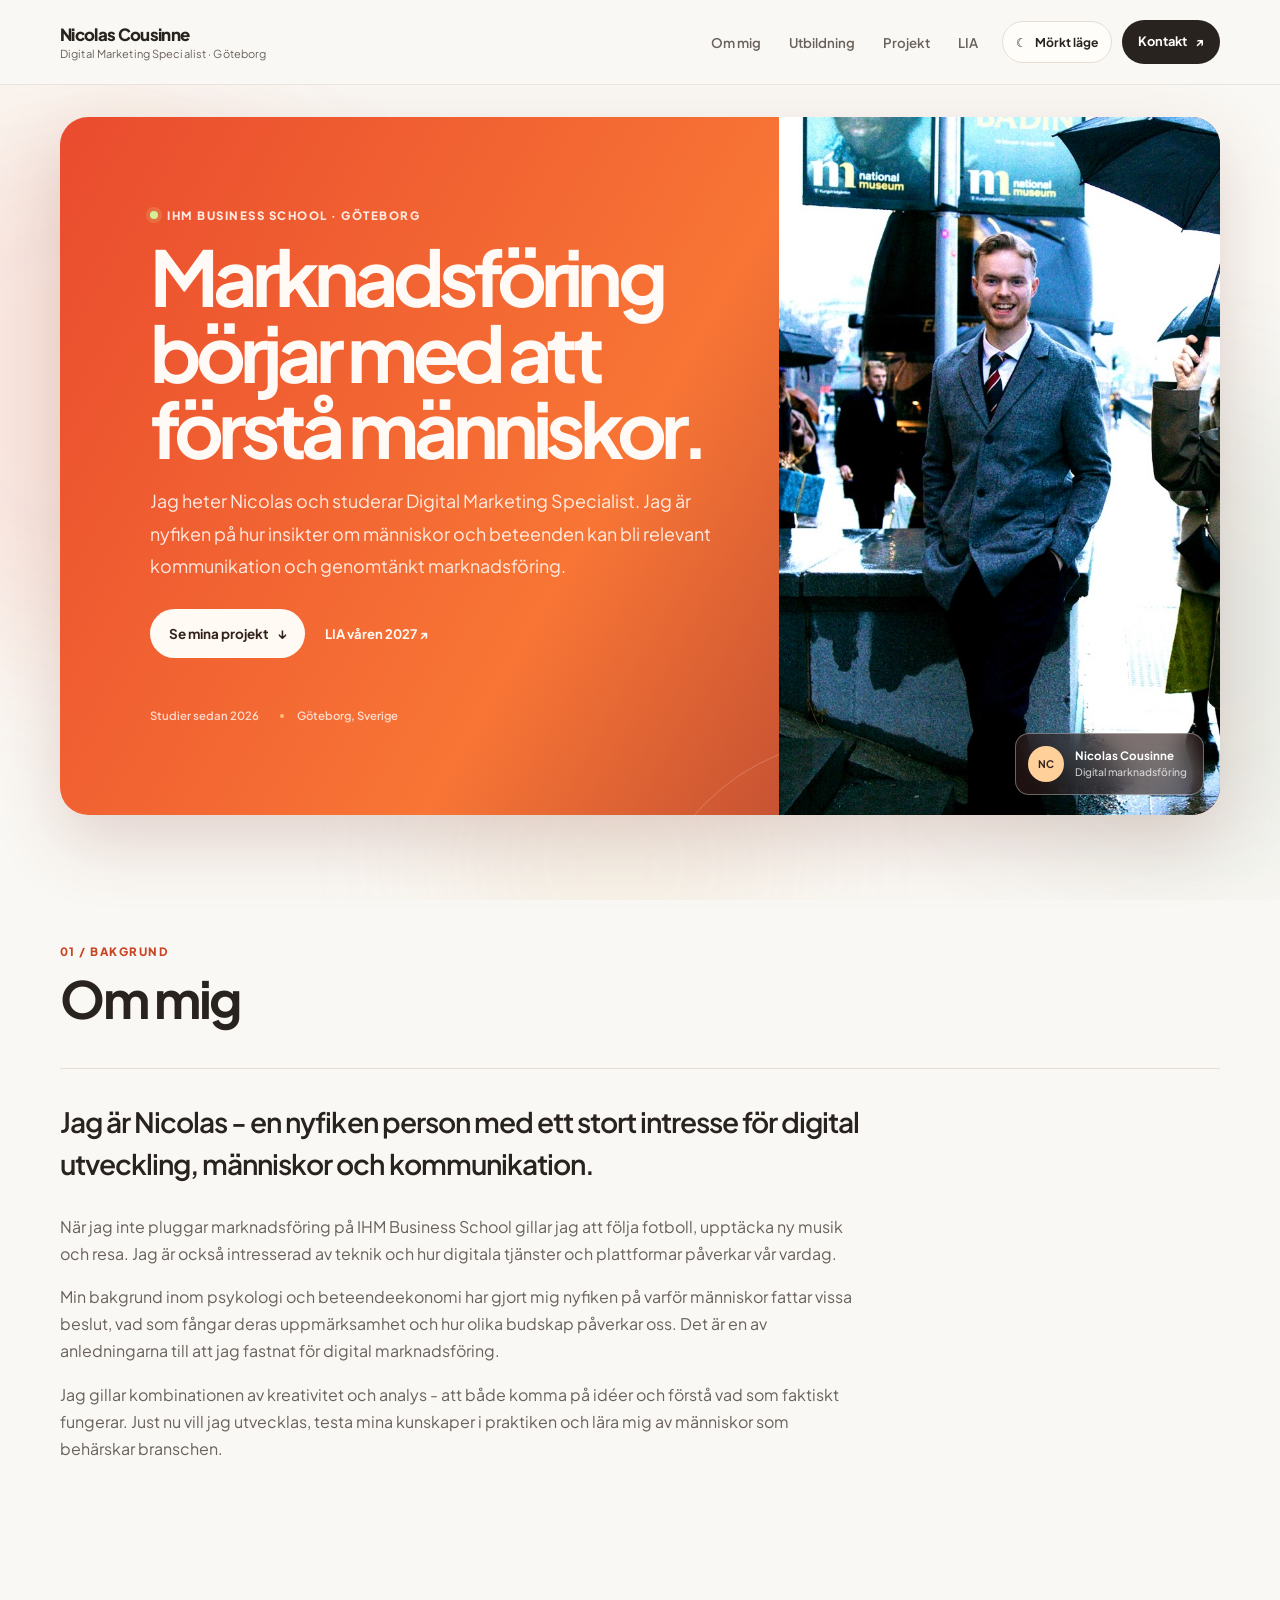
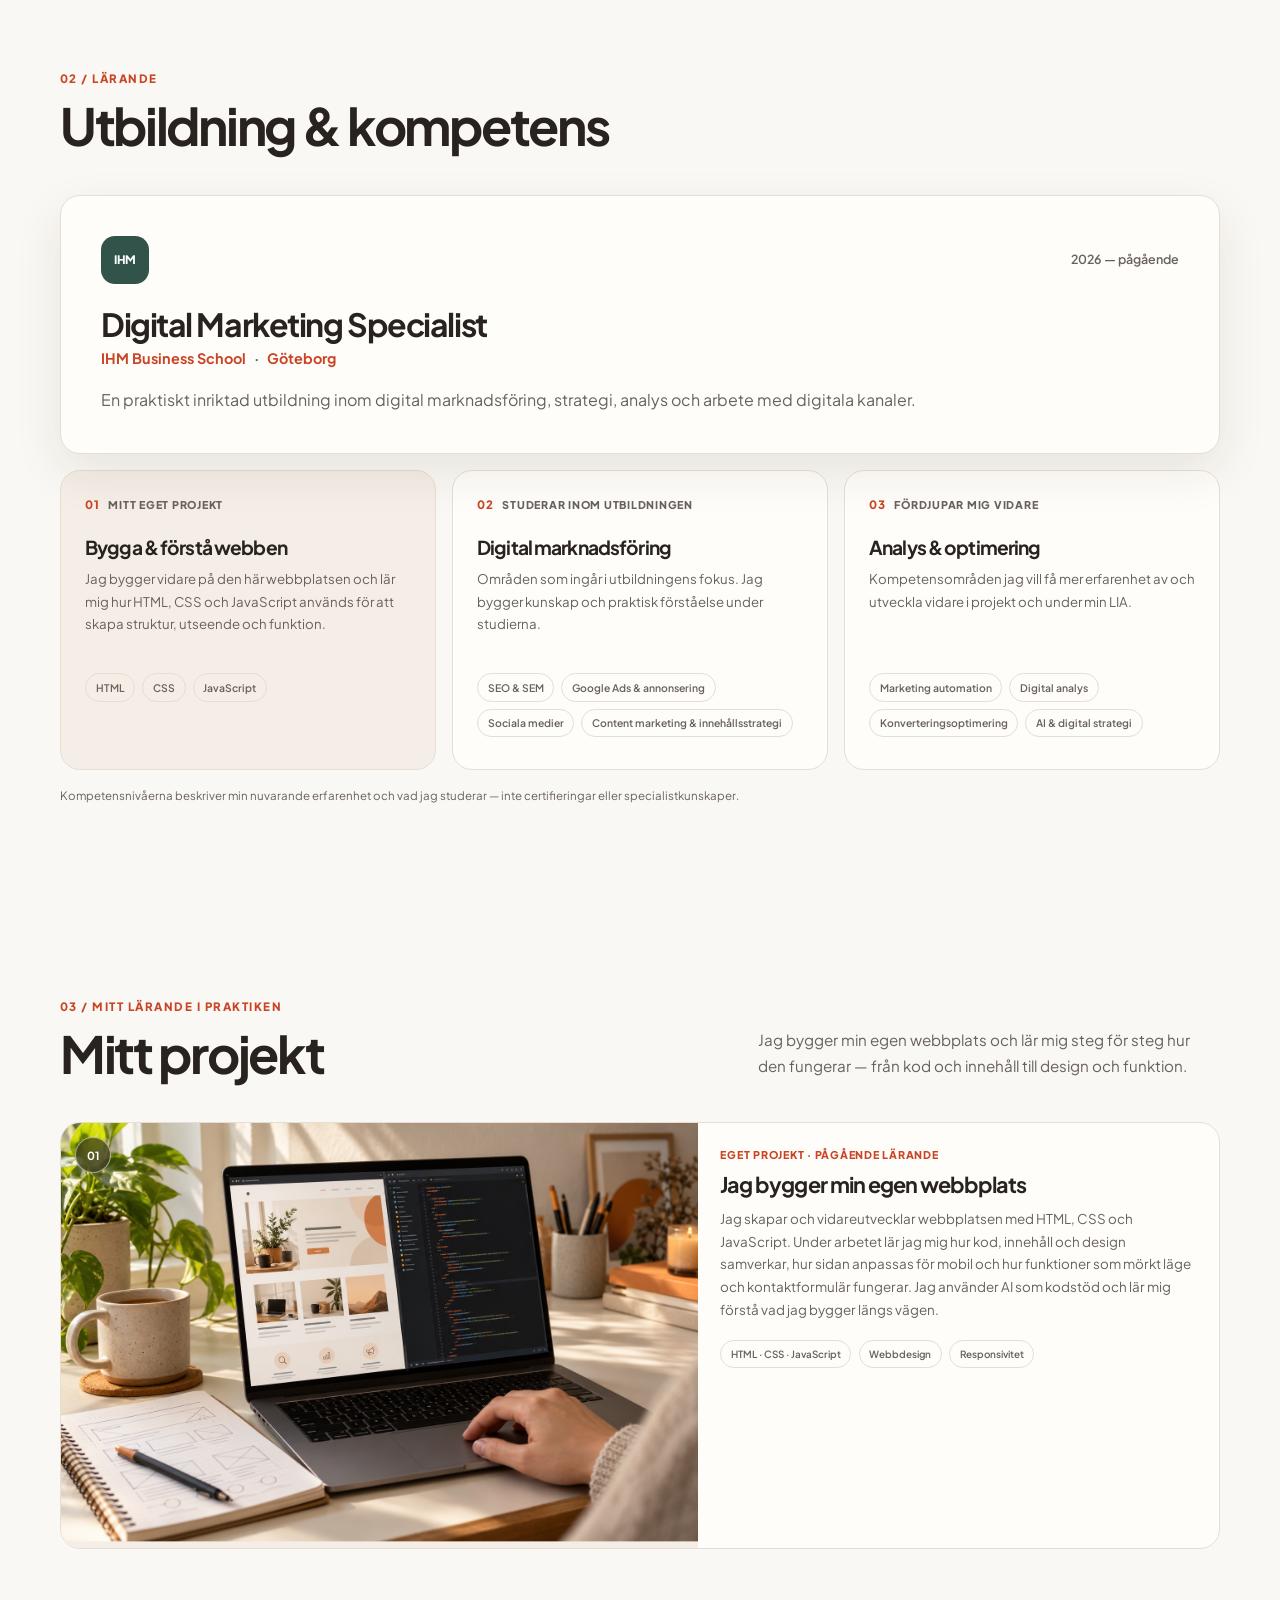
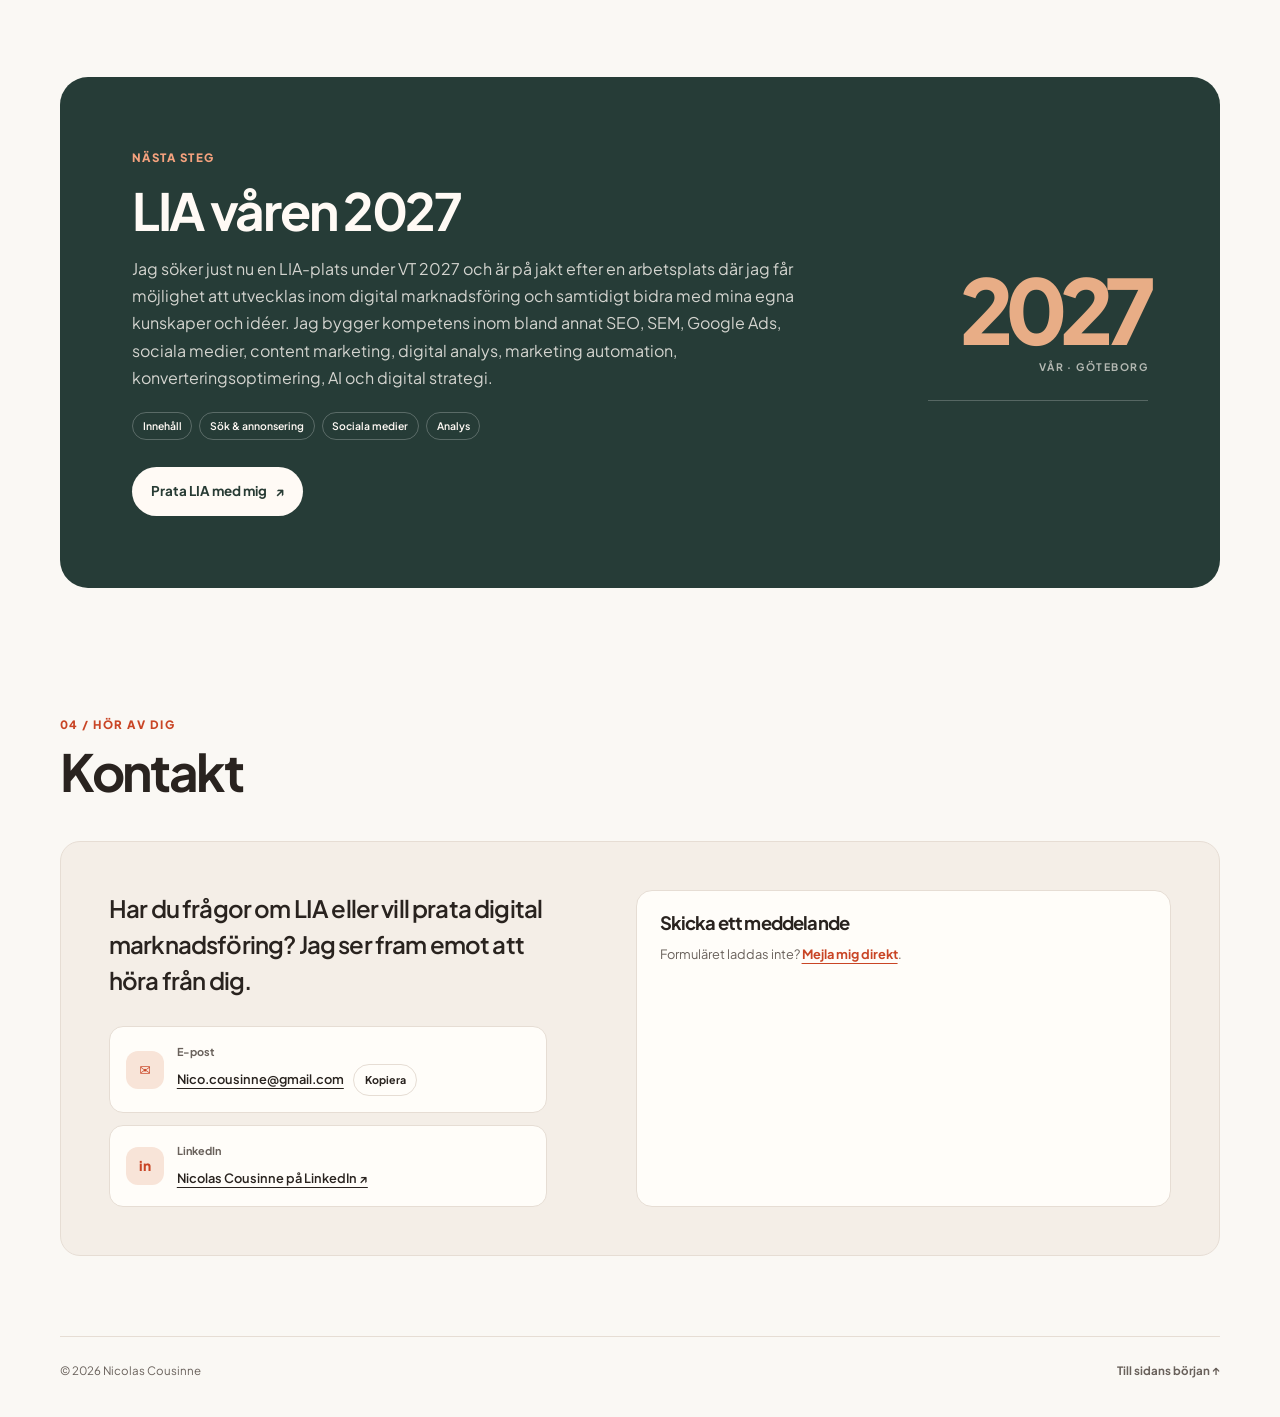
==== IHM Nicolas Cousinne/index.html @ 26caa11a "Add scroll-following background object" ====
<!doctype html>
<html lang="sv">
<head>
    <meta charset="utf-8">
    <meta name="viewport" content="width=device-width, initial-scale=1">
    <meta name="theme-color" content="#faf8f4">
    <meta name="description" content="Lär känna Nicolas Cousinne, Digital Marketing Specialist-student på IHM Business School i Göteborg. Se mitt webbprojekt, mina kompetensområden och LIA våren 2027.">
    <meta property="og:type" content="website">
    <meta property="og:title" content="Nicolas Cousinne — Digital marknadsföring">
    <meta property="og:description" content="Digital Marketing Specialist-student på IHM Business School i Göteborg. Intresserad av marknadsföring, människor och beteenden.">
    <meta property="og:locale" content="sv_SE">
    <meta property="og:image" content="https://nicolascousinne.vercel.app/img/profil-nicolas.jpeg">
    <link rel="canonical" href="https://nicolascousinne.vercel.app/">
    <title>Nicolas Cousinne | Digital Marketing Specialist-student i Göteborg</title>
    <link rel="preconnect" href="https://fonts.googleapis.com">
    <link rel="preconnect" href="https://fonts.gstatic.com" crossorigin>
    <link href="https://fonts.googleapis.com/css2?family=Plus+Jakarta+Sans:wght@400;500;600;700;800&display=swap" rel="stylesheet">
    <link rel="stylesheet" href="style.css">
    <!-- Google Tag Manager -->
    <script>(function(w,d,s,l,i){w[l]=w[l]||[];w[l].push({'gtm.start':new Date().getTime(),event:'gtm.js'});var f=d.getElementsByTagName(s)[0],j=d.createElement(s),dl=l!='dataLayer'?'&l='+l:'';j.async=true;j.src='https://www.googletagmanager.com/gtm.js?id='+i+dl;f.parentNode.insertBefore(j,f);})(window,document,'script','dataLayer','GTM-KZBJGVN3');</script>
</head>
<body data-active-section="toppen">
    <div class="ambient-bg" aria-hidden="true">
        <span class="ambient-orb ambient-orb-one"></span>
        <span class="ambient-orb ambient-orb-two"></span>
        <span class="ambient-orb ambient-orb-three"></span>
        <span class="scroll-orb"><span class="scroll-orb-ring"></span></span>
    </div>
    <a class="skip-link" href="#innehall">Hoppa till innehållet</a>
    <div class="scroll-progress" aria-hidden="true"><span id="scroll-progress-fill"></span></div>
    <noscript><iframe src="https://www.googletagmanager.com/ns.html?id=GTM-KZBJGVN3" height="0" width="0" style="display:none;visibility:hidden" title="Google Tag Manager"></iframe></noscript>

    <header class="sidhuvud">
        <div class="sidhuvud-container">
            <a class="sidhuvud-branding" href="#toppen" aria-label="Nicolas Cousinne, till sidans början">
                <span class="namn">Nicolas Cousinne</span>
                <span class="roll">Digital Marketing Specialist · Göteborg</span>
            </a>
            <nav aria-label="Huvudmeny" class="sidhuvud-nav">
                <ul class="nav-lankar">
                    <li><a href="#om">Om mig</a></li>
                    <li><a href="#utbildning">Utbildning</a></li>
                    <li><a href="#projekt">Projekt</a></li>
                    <li><a href="#lia">LIA</a></li>
                </ul>
            </nav>
            <div class="sidhuvud-actions">
                <button id="tema" class="tema-knapp" type="button" aria-label="Växla till mörkt läge" aria-pressed="false">☾ <span>Mörkt läge</span></button>
                <a href="#kontakt" class="sidhuvud-cta">Kontakt <span aria-hidden="true">↗</span></a>
            </div>
        </div>
    </header>

    <main id="innehall">
        <section class="hero" id="toppen" aria-labelledby="hero-rubrik">
            <div class="hero-copy">
                <p class="eyebrow"><span class="status-dot" aria-hidden="true"></span> IHM Business School · Göteborg</p>
                <h1 id="hero-rubrik">Marknadsföring börjar med att förstå människor.</h1>
                <p class="hero-intro">Jag heter Nicolas och studerar Digital Marketing Specialist. Jag är nyfiken på hur insikter om människor och beteenden kan bli relevant kommunikation och genomtänkt marknadsföring.</p>
                <div class="hero-actions">
                    <a href="#projekt" class="knapp">Se mina projekt <span aria-hidden="true">↓</span></a>
                    <a class="textlank" href="#lia">LIA våren 2027 <span aria-hidden="true">↗</span></a>
                </div>
                <div class="hero-meta"><span>Studier sedan 2026</span><span>Göteborg, Sverige</span></div>
            </div>
            <figure class="hero-portratt">
                <img src="img/profil-nicolas.jpeg" alt="Nicolas Cousinne ler mot kameran i en trappa" width="669" height="1174" fetchpriority="high">
                <figcaption><span class="portrait-mark" aria-hidden="true">NC</span><span>Nicolas Cousinne<br><small>Digital marknadsföring</small></span></figcaption>
            </figure>
            <span class="hero-ornament" aria-hidden="true">N·C</span>
        </section>

        <section id="om" class="section section-about" aria-labelledby="om-rubrik">
            <div class="section-heading"><p class="eyebrow">01 / Bakgrund</p><h2 id="om-rubrik">Om mig</h2></div>
            <div class="om-innehall">
                <div class="om-copy">
                    <p class="lead">Jag är Nicolas - en nyfiken person med ett stort intresse för digital utveckling, människor och kommunikation.</p>
                    <p>När jag inte pluggar marknadsföring på IHM Business School gillar jag att följa fotboll, upptäcka ny musik och resa. Jag är också intresserad av teknik och hur digitala tjänster och plattformar påverkar vår vardag.</p>
                    <p>Min bakgrund inom psykologi och beteendeekonomi har gjort mig nyfiken på varför människor fattar vissa beslut, vad som fångar deras uppmärksamhet och hur olika budskap påverkar oss. Det är en av anledningarna till att jag fastnat för digital marknadsföring.</p>
                    <p>Jag gillar kombinationen av kreativitet och analys - att både komma på idéer och förstå vad som faktiskt fungerar. Just nu vill jag utvecklas, testa mina kunskaper i praktiken och lära mig av människor som behärskar branschen.</p>
                </div>
            </div>
        </section>

        <section id="utbildning" class="section section-education" aria-labelledby="utbildning-rubrik">
            <div class="section-heading"><p class="eyebrow">02 / Lärande</p><h2 id="utbildning-rubrik">Utbildning & kompetens</h2></div>
            <article class="education-card">
                <div class="education-topline"><span class="education-icon" aria-hidden="true">IHM</span><span class="education-date">2026 — pågående</span></div>
                <h3>Digital Marketing Specialist</h3>
                <p class="education-school">IHM Business School <span>·</span> Göteborg</p>
                <p>En praktiskt inriktad utbildning inom digital marknadsföring, strategi, analys och arbete med digitala kanaler.</p>
            </article>
            <div class="skills-grid">
                <article class="skill-group skill-group-worked">
                    <p class="skill-label"><span aria-hidden="true">01</span> Mitt eget projekt</p>
                    <h3>Bygga & förstå webben</h3>
                    <p>Jag bygger vidare på den här webbplatsen och lär mig hur HTML, CSS och JavaScript används för att skapa struktur, utseende och funktion.</p>
                    <div class="tag-list"><span>HTML</span><span>CSS</span><span>JavaScript</span></div>
                </article>
                <article class="skill-group">
                    <p class="skill-label"><span aria-hidden="true">02</span> Studerar inom utbildningen</p>
                    <h3>Digital marknadsföring</h3>
                    <p>Områden som ingår i utbildningens fokus. Jag bygger kunskap och praktisk förståelse under studierna.</p>
                    <div class="tag-list"><span>SEO & SEM</span><span>Google Ads & annonsering</span><span>Sociala medier</span><span>Content marketing & innehållsstrategi</span></div>
                </article>
                <article class="skill-group">
                    <p class="skill-label"><span aria-hidden="true">03</span> Fördjupar mig vidare</p>
                    <h3>Analys & optimering</h3>
                    <p>Kompetensområden jag vill få mer erfarenhet av och utveckla vidare i projekt och under min LIA.</p>
                    <div class="tag-list"><span>Marketing automation</span><span>Digital analys</span><span>Konverteringsoptimering</span><span>AI & digital strategi</span></div>
                </article>
            </div>
            <p class="skills-footnote">Kompetensnivåerna beskriver min nuvarande erfarenhet och vad jag studerar — inte certifieringar eller specialistkunskaper.</p>
        </section>

        <section id="projekt" class="section section-projects" aria-labelledby="projekt-rubrik">
            <div class="section-heading section-heading-wide"><div><p class="eyebrow">03 / Mitt lärande i praktiken</p><h2 id="projekt-rubrik">Mitt projekt</h2></div><p class="section-intro">Jag bygger min egen webbplats och lär mig steg för steg hur den fungerar — från kod och innehåll till design och funktion.</p></div>
            <div class="project-grid">
                <article class="project-card project-featured">
                    <a class="project-image" href="#toppen" aria-label="Visa min webbplats"><img src="img/projekt-webb.jpg" alt="En bärbar dator visar en webbplatsförhandsvisning bredvid kod i en redigerare" width="1536" height="1024" loading="lazy"><span class="image-index">01</span></a>
                    <div class="project-copy"><p class="project-type">Eget projekt · Pågående lärande</p><h3>Jag bygger min egen webbplats</h3><p>Jag skapar och vidareutvecklar webbplatsen med HTML, CSS och JavaScript. Under arbetet lär jag mig hur kod, innehåll och design samverkar, hur sidan anpassas för mobil och hur funktioner som mörkt läge och kontaktformulär fungerar. Jag använder AI som kodstöd och lär mig förstå vad jag bygger längs vägen.</p><div class="project-tags"><span>HTML · CSS · JavaScript</span><span>Webbdesign</span><span>Responsivitet</span></div></div>
                </article>
            </div>
        </section>

        <section id="lia" class="lia-section" aria-labelledby="lia-rubrik">
            <div class="lia-content"><p class="eyebrow">Nästa steg</p><h2 id="lia-rubrik">LIA våren 2027</h2><p>Jag söker just nu en LIA-plats under VT 2027 och är på jakt efter en arbetsplats där jag får möjlighet att utvecklas inom digital marknadsföring och samtidigt bidra med mina egna kunskaper och idéer. Jag bygger kompetens inom bland annat SEO, SEM, Google Ads, sociala medier, content marketing, digital analys, marketing automation, konverteringsoptimering, AI och digital strategi.</p><div class="lia-topics"><span>Innehåll</span><span>Sök & annonsering</span><span>Sociala medier</span><span>Analys</span></div><a class="knapp knapp-light" href="#kontakt">Prata LIA med mig <span aria-hidden="true">↗</span></a></div>
            <div class="lia-aside" aria-hidden="true"><span>2027</span><span>VÅR · GÖTEBORG</span><div class="lia-line"></div></div>
        </section>

        <section id="kontakt" class="section section-contact" aria-labelledby="kontakt-rubrik">
            <div class="section-heading"><p class="eyebrow">04 / Hör av dig</p><h2 id="kontakt-rubrik">Kontakt</h2></div>
            <div class="kontakt-container">
                <div class="kontakt-info"><p class="lead">Har du frågor om LIA eller vill prata digital marknadsföring? Jag ser fram emot att höra från dig.</p>
                    <div class="kontakt-metoder">
                        <div class="kontakt-metod-kort"><span class="kontakt-metod-ikon" aria-hidden="true">✉</span><div class="kontakt-metod-detalj"><span class="kontakt-metod-titel">E-post</span><div class="kontakt-epost-rad"><a href="mailto:Nico.cousinne@gmail.com">Nico.cousinne@gmail.com</a><button id="kopiera" type="button" class="kopiera-knapp" aria-label="Kopiera e-postadress">Kopiera</button></div></div></div>
                        <div class="kontakt-metod-kort"><span class="kontakt-metod-ikon" aria-hidden="true">in</span><div class="kontakt-metod-detalj"><span class="kontakt-metod-titel">LinkedIn</span><a href="https://www.linkedin.com/in/nicolas-cousinne-8398451b2/" target="_blank" rel="noopener noreferrer">Nicolas Cousinne på LinkedIn ↗</a></div></div>
                    </div>
                </div>
                <div class="kontakt-formular-yta"><h3>Skicka ett meddelande</h3><div id="hubspot-kontaktformular"><p class="form-fallback">Formuläret laddas inte? <a href="mailto:Nico.cousinne@gmail.com">Mejla mig direkt</a>.</p></div></div>
            </div>
        </section>
    </main>

    <footer><p>© 2026 Nicolas Cousinne</p><a href="#toppen">Till sidans början ↑</a></footer>
    <script src="https://js-eu1.hsforms.net/forms/embed/v2.js" charset="utf-8"></script>
    <script>if (window.hbspt) { hbspt.forms.create({region:"eu1",portalId:"149565901",formId:"0b911bed-76be-4155-a358-f416e55a927c",target:"#hubspot-kontaktformular"}); }</script>
    <script src="script.js" defer></script>
</body>
</html>
---- IHM Nicolas Cousinne/style.css ----
*, *::before, *::after { box-sizing: border-box; }

:root {
    color-scheme: light;
    --text: #29231f;
    --muted: #69615b;
    --paper: #faf8f4;
    --surface: #fffdf9;
    --surface-warm: #f4eee7;
    --line: #e6ddd4;
    --orange: #e85b35;
    --orange-dark: #c94525;
    --orange-pale: #f8e4d8;
    --green: #31534a;
    --shadow: 0 18px 50px rgba(46, 34, 26, .09);
    --font: "Plus Jakarta Sans", system-ui, -apple-system, BlinkMacSystemFont, "Segoe UI", sans-serif;
    --radius: 20px;
    --max: 1160px;
}

html { scroll-behavior: smooth; scroll-padding-top: 100px; }
body { margin: 0; color: var(--text); background: var(--paper); font: 16px/1.7 var(--font); -webkit-font-smoothing: antialiased; --ambient-one:rgba(239,103,63,.16); --ambient-two:rgba(76,126,102,.12); --ambient-three:rgba(221,177,121,.17); }
body.morkt { color-scheme: dark; --text:#f6f0e9; --muted:#c5b8ae; --paper:#111111; --surface:#1b1918; --surface-warm:#211b19; --line:#39312e; --orange:#ff7951; --orange-dark:#ff9978; --orange-pale:#39231c; --green:#a8c9ba; --shadow:0 18px 50px rgba(0,0,0,.28); --ambient-one:rgba(255,104,67,.23); --ambient-two:rgba(71,141,111,.19); --ambient-three:rgba(198,129,167,.17); }
body[data-active-section="om"] { --ambient-one:rgba(228,104,70,.15); --ambient-two:rgba(72,145,117,.18); --ambient-three:rgba(231,194,133,.15); }
body[data-active-section="utbildning"] { --ambient-one:rgba(224,159,76,.18); --ambient-two:rgba(81,138,114,.16); --ambient-three:rgba(225,117,86,.14); }
body[data-active-section="projekt"] { --ambient-one:rgba(233,100,65,.2); --ambient-two:rgba(126,104,152,.14); --ambient-three:rgba(219,176,118,.17); }
body[data-active-section="lia"] { --ambient-one:rgba(66,133,101,.2); --ambient-two:rgba(235,116,73,.17); --ambient-three:rgba(205,184,115,.14); }
body[data-active-section="kontakt"] { --ambient-one:rgba(183,113,149,.16); --ambient-two:rgba(233,112,70,.17); --ambient-three:rgba(103,145,125,.15); }
.ambient-bg { position:fixed; z-index:0; inset:0; overflow:hidden; pointer-events:none; }
.ambient-orb { position:absolute; display:block; border-radius:50%; filter:blur(76px); opacity:.72; transition:background-color 1.5s ease,opacity 1.5s ease; will-change:transform; }
.ambient-orb-one { top:12%; left:-14vw; width:43vw; height:43vw; background:var(--ambient-one); animation:float-one 24s ease-in-out infinite alternate; }
.ambient-orb-two { top:43%; right:-12vw; width:38vw; height:38vw; background:var(--ambient-two); animation:float-two 29s ease-in-out infinite alternate; }
.ambient-orb-three { top:76%; left:34%; width:28vw; height:28vw; background:var(--ambient-three); opacity:.52; animation:float-three 33s ease-in-out infinite alternate; }
@keyframes float-one { to { transform:translate3d(9vw,8vh,0) scale(1.12); } }
@keyframes float-two { to { transform:translate3d(-8vw,-7vh,0) scale(.88); } }
@keyframes float-three { to { transform:translate3d(7vw,-8vh,0) scale(1.16); } }
::selection { color: #fff; background: var(--orange); }
a { color: inherit; text-underline-offset: 4px; }
button, input, textarea { font: inherit; }
img { display:block; max-width:100%; }
h1,h2,h3,p,figure { margin-top:0; }
h1,h2,h3 { line-height:1.14; letter-spacing:-.045em; }
h2 { margin-bottom:0; font-size:clamp(2rem,4vw,3.3rem); }
h3 { margin-bottom:.65rem; font-size:1.35rem; }
p { color:var(--muted); }
.skip-link { position:fixed; z-index:300; top:8px; left:8px; padding:.65rem 1rem; transform:translateY(-150%); background:var(--text); color:var(--paper); border-radius:8px; }
.skip-link:focus { transform:translateY(0); }
.scroll-progress { position:fixed; z-index:200; inset:0 0 auto; height:3px; pointer-events:none; }
.scroll-progress span { display:block; width:100%; height:100%; transform:scaleX(0); transform-origin:left; background:var(--orange); }

.sidhuvud { position:sticky; z-index:100; top:0; border-bottom:1px solid color-mix(in srgb,var(--line),transparent 25%); background:color-mix(in srgb,var(--paper),transparent 5%); backdrop-filter:blur(18px); }
.sidhuvud-container { display:flex; align-items:center; justify-content:space-between; gap:1.5rem; width:min(var(--max),calc(100% - 3rem)); min-height:84px; margin:auto; }
.sidhuvud-branding { display:flex; flex-direction:column; flex-shrink:0; text-decoration:none; line-height:1.4; }
.namn { font-size:1.05rem; font-weight:800; letter-spacing:-.04em; }
.roll { color:var(--muted); font-size:.69rem; letter-spacing:.01em; }
.sidhuvud-nav { margin-left:auto; }
.nav-lankar { display:flex; align-items:center; gap:clamp(.8rem,2.2vw,1.8rem); margin:0; padding:0; list-style:none; }
.nav-lankar a { position:relative; color:var(--muted); font-size:.83rem; font-weight:600; text-decoration:none; transition:color .2s ease; }
.nav-lankar a:hover,.nav-lankar a:focus-visible { color:var(--orange-dark); }
.sidhuvud-actions { display:flex; align-items:center; gap:.65rem; }
.tema-knapp,.sidhuvud-cta,.knapp,.kopiera-knapp { display:inline-flex; align-items:center; justify-content:center; gap:.5rem; border:0; border-radius:999px; font-weight:700; text-decoration:none; cursor:pointer; transition:transform .2s ease,background-color .2s ease,color .2s ease,border-color .2s ease; }
.tema-knapp { padding:.6rem .8rem; border:1px solid var(--line); color:var(--text); background:var(--surface); font-size:.76rem; white-space:nowrap; }
.tema-knapp:hover,.knapp:hover,.sidhuvud-cta:hover { transform:translateY(-2px); }
.sidhuvud-cta { padding:.68rem 1rem; color:white; background:var(--text); font-size:.8rem; }
.sidhuvud-cta:hover { color:white; background:var(--orange-dark); }

main { position:relative; z-index:1; overflow:hidden; }
.hero { position:relative; display:block; width:min(var(--max),calc(100% - 3rem)); min-height:660px; margin:2rem auto 0; padding:clamp(2.5rem,7vw,6rem); overflow:hidden; border-radius:28px; color:#fffaf5; background:linear-gradient(120deg,#e94b2e 0%,#f87535 49%,#8b2930 100%); box-shadow:0 26px 70px rgba(115,44,31,.19); }
.hero::before { position:absolute; width:440px; height:440px; right:12%; bottom:-52%; border:1px solid rgba(255,255,255,.2); border-radius:50%; content:""; }
.hero-copy { position:relative; z-index:2; width:60%; max-width:650px; }
.eyebrow { margin:0 0 .9rem; color:var(--orange-dark); font-size:.72rem; font-weight:800; letter-spacing:.13em; line-height:1.5; text-transform:uppercase; }
.hero .eyebrow { display:flex; align-items:center; gap:.6rem; color:rgba(255,250,245,.9); }
.status-dot { width:8px; height:8px; border-radius:50%; background:#d3f099; box-shadow:0 0 0 4px rgba(211,240,153,.17); }
.hero h1 { max-width:11ch; margin:0 0 1.2rem; font-size:clamp(2.7rem,6vw,5.6rem); font-weight:700; line-height:.99; letter-spacing:-.075em; text-wrap:balance; }
.hero-intro { max-width:51ch; margin-bottom:1.7rem; color:rgba(255,250,245,.9); font-size:clamp(1rem,1.4vw,1.12rem); line-height:1.8; }
.hero-actions { display:flex; align-items:center; flex-wrap:wrap; gap:1.25rem; }
.knapp { min-height:49px; padding:.8rem 1.2rem; color:white; background:var(--orange); font-size:.84rem; }
.hero .knapp { color:#33221c; background:#fffaf4; }
.hero .knapp:hover { color:#33221c; background:#f5dfd1; }
.textlank { color:#fffaf5; font-size:.82rem; font-weight:700; text-decoration:none; }
.textlank:hover { color:#ffe0cb; }
.hero-meta { display:flex; flex-wrap:wrap; gap:1.35rem; margin-top:3rem; color:rgba(255,250,245,.78); font-size:.71rem; font-weight:600; }
.hero-meta span+span::before { display:inline-block; width:4px; height:4px; margin:0 .8rem .16rem 0; border-radius:50%; background:#ffc07f; content:""; }
.hero-portratt { position:absolute; z-index:1; inset:0 0 0 auto; width:38%; margin:0; overflow:hidden; }
.hero-portratt img { width:100%; height:100%; object-fit:cover; object-position:center 31%; border:0; border-radius:0; box-shadow:none; }
.hero-portratt figcaption { position:absolute; right:1rem; bottom:1.25rem; display:flex; align-items:center; gap:.7rem; padding:.75rem 1rem .75rem .75rem; border:1px solid rgba(255,255,255,.35); border-radius:14px; color:#fff; background:rgba(49,28,27,.62); backdrop-filter:blur(12px); font-size:.72rem; font-weight:700; line-height:1.4; }
.hero-portratt figcaption small { color:rgba(255,255,255,.73); font-size:.65rem; font-weight:500; }
.portrait-mark { display:grid; width:36px; height:36px; place-items:center; border-radius:50%; color:#33221c; background:#ffd09a; font-size:.65rem; }
.hero-ornament { position:absolute; right:4%; top:4%; color:rgba(255,255,255,.11); font-size:clamp(3rem,8vw,7rem); font-weight:800; letter-spacing:-.1em; }

.section { width:min(var(--max),calc(100% - 3rem)); margin:0 auto; padding:clamp(5rem,10vw,8rem) 0; scroll-margin-top:100px; }
.section-heading { margin-bottom:2.5rem; }
.section-heading .eyebrow { margin-bottom:.55rem; }
.section-heading-wide { display:flex; align-items:end; justify-content:space-between; gap:2rem; }
.section-intro { max-width:42ch; margin:0 0 .25rem; font-size:.95rem; }
.om-innehall { display:grid; grid-template-columns:minmax(0,1fr); align-items:start; padding-top:2rem; border-top:1px solid var(--line); }
.om-copy { max-width:820px; }
.lead { color:var(--text); font-size:clamp(1.2rem,2.4vw,1.75rem); font-weight:600; line-height:1.5; letter-spacing:-.035em; }
.om-copy p:not(.lead) { max-width:66ch; }

.section-education { padding-top:4rem; }
.education-card { position:relative; padding:clamp(1.5rem,4vw,2.5rem); border:1px solid var(--line); border-radius:var(--radius); background:var(--surface); box-shadow:var(--shadow); }
.education-topline { display:flex; align-items:center; justify-content:space-between; margin-bottom:1.4rem; }
.education-icon { display:grid; width:48px; height:48px; place-items:center; border-radius:14px; color:#fff; background:var(--green); font-size:.73rem; font-weight:800; letter-spacing:-.03em; }
.education-date { color:var(--muted); font-size:.78rem; font-weight:600; }
.education-card h3 { margin-bottom:.2rem; font-size:clamp(1.45rem,3vw,2rem); }
.education-card>p:last-child { margin:1rem 0 0; max-width:70ch; }
.education-school { margin:0; color:var(--orange-dark); font-size:.9rem; font-weight:700; }
.education-school span { margin:0 .3rem; color:var(--muted); }
.skills-grid { display:grid; grid-template-columns:repeat(3,minmax(0,1fr)); gap:1rem; margin-top:1rem; }
.skill-group { min-height:300px; padding:1.5rem; border:1px solid var(--line); border-radius:var(--radius); background:var(--surface); }
.skill-group-worked { background:var(--surface-warm); }
.skill-label { display:flex; align-items:center; gap:.55rem; margin:0 0 1.35rem; color:var(--muted); font-size:.67rem; font-weight:800; letter-spacing:.07em; text-transform:uppercase; }
.skill-label span { color:var(--orange-dark); font-size:.72rem; }
.skill-group h3 { margin-bottom:.6rem; font-size:1.2rem; }
.skill-group>p:not(.skill-label) { min-height:92px; font-size:.83rem; line-height:1.7; }
.tag-list,.project-tags,.lia-topics { display:flex; flex-wrap:wrap; gap:.45rem; }
.tag-list span,.project-tags span,.lia-topics span { padding:.35rem .6rem; border:1px solid var(--line); border-radius:99px; color:var(--muted); font-size:.65rem; font-weight:600; line-height:1.45; }
.skills-footnote { margin:1rem 0 0; font-size:.72rem; }

.section-projects { padding-top:4rem; }
.project-grid { display:grid; grid-template-columns:repeat(2,minmax(0,1fr)); gap:1.2rem; margin-top:2.5rem; }
.project-card { overflow:hidden; border:1px solid var(--line); border-radius:var(--radius); background:var(--surface); transition:transform .25s ease,box-shadow .25s ease; }
.project-card:hover { transform:translateY(-5px); box-shadow:var(--shadow); }
.project-featured { grid-column:1/-1; display:grid; grid-template-columns:1.1fr .9fr; }
.project-image { position:relative; display:block; overflow:hidden; background:var(--surface-warm); }
.project-image img { width:100%; height:260px; object-fit:cover; transition:transform .45s ease; }
.project-featured .project-image img { height:100%; min-height:320px; }
.project-card:hover .project-image img { transform:scale(1.035); }
.image-index { position:absolute; top:14px; left:14px; display:grid; width:36px; height:36px; place-items:center; border:1px solid rgba(255,255,255,.5); border-radius:50%; color:#fff; background:rgba(31,27,24,.55); font-size:.7rem; font-weight:700; backdrop-filter:blur(8px); }
.project-copy { padding:1.4rem; }
.project-type { margin:0 0 .55rem; color:var(--orange-dark); font-size:.67rem; font-weight:800; letter-spacing:.07em; text-transform:uppercase; }
.project-copy h3 { margin-bottom:.65rem; }
.project-copy>p:not(.project-type) { font-size:.84rem; }
.project-tags { margin-top:1.15rem; }
.project-tags span { font-size:.62rem; }

.lia-section { display:grid; grid-template-columns:minmax(0,1fr) minmax(180px,.42fr); align-items:center; gap:2rem; width:min(var(--max),calc(100% - 3rem)); margin:0 auto; padding:clamp(2rem,6vw,4.5rem); overflow:hidden; border-radius:28px; color:#fffaf5; background:#263c37; scroll-margin-top:100px; }
.lia-content { max-width:680px; }
.lia-section .eyebrow { color:#f5a27e; }
.lia-section h2 { margin-bottom:1rem; color:#fffaf5; }
.lia-section p:not(.eyebrow) { max-width:62ch; color:rgba(255,250,245,.8); }
.lia-topics { margin:1.3rem 0 1.7rem; }
.lia-topics span { border-color:rgba(255,255,255,.24); color:#fffaf5; }
.knapp-light { color:#283b34; background:#fffaf5; }
.knapp-light:hover { color:#283b34; background:#f6d9c8; }
.lia-aside { display:flex; flex-direction:column; align-items:flex-end; gap:.25rem; color:#e8ad86; }
.lia-aside span:first-child { font-size:clamp(3.2rem,7vw,6rem); font-weight:800; letter-spacing:-.09em; line-height:1; }
.lia-aside span:nth-child(2) { color:rgba(255,250,245,.65); font-size:.65rem; font-weight:700; letter-spacing:.14em; }
.lia-line { width:100%; max-width:220px; height:1px; margin-top:1.25rem; background:rgba(255,255,255,.22); }

.section-contact { padding-bottom:5rem; }
.kontakt-container { display:grid; grid-template-columns:minmax(0,.9fr) minmax(0,1.1fr); gap:clamp(2rem,7vw,6rem); padding:clamp(1.5rem,4vw,3rem); border:1px solid var(--line); border-radius:var(--radius); background:var(--surface-warm); }
.kontakt-info .lead { font-size:clamp(1.15rem,2vw,1.5rem); }
.kontakt-metoder { display:grid; gap:.75rem; margin-top:1.8rem; }
.kontakt-metod-kort { display:flex; align-items:center; gap:.8rem; padding:1rem; border:1px solid var(--line); border-radius:14px; background:var(--surface); }
.kontakt-metod-ikon { display:grid; width:38px; height:38px; flex:0 0 auto; place-items:center; border-radius:12px; color:var(--orange-dark); background:var(--orange-pale); font-size:.85rem; font-weight:800; }
.kontakt-metod-titel { display:block; margin-bottom:.15rem; color:var(--muted); font-size:.68rem; font-weight:700; }
.kontakt-metod-detalj a { overflow-wrap:anywhere; color:var(--text); font-size:.8rem; font-weight:600; }
.kontakt-metod-detalj a:hover { color:var(--orange-dark); }
.kontakt-epost-rad { display:flex; align-items:center; flex-wrap:wrap; gap:.6rem; }
.kopiera-knapp { padding:.35rem .65rem; border:1px solid var(--line); color:var(--text); background:var(--surface); font-size:.67rem; }
.kopiera-knapp:hover { border-color:var(--orange); color:var(--orange-dark); }
.kontakt-formular-yta { min-width:0; padding:1.4rem; border:1px solid var(--line); border-radius:16px; background:var(--surface); }
.kontakt-formular-yta h3 { font-size:1.15rem; }
.form-fallback { margin:0; font-size:.8rem; }
.form-fallback a { color:var(--orange-dark); font-weight:700; }
footer { position:relative; z-index:1; display:flex; justify-content:space-between; gap:1rem; width:min(var(--max),calc(100% - 3rem)); margin:auto; padding:1.5rem 0 2.3rem; border-top:1px solid var(--line); }
footer p,footer a { margin:0; color:var(--muted); font-size:.72rem; }
footer a { font-weight:700; text-decoration:none; }

:focus-visible { outline:3px solid var(--orange); outline-offset:4px; }
.reveal-on-scroll { opacity:0; transform:translateY(16px); transition:opacity .55s ease,transform .55s ease; }
.reveal-on-scroll.is-visible { opacity:1; transform:none; }

@media (max-width:900px) {
    .sidhuvud-container { width:calc(100% - 2rem); gap:.8rem; }
    .nav-lankar { gap:.85rem; }
    .nav-lankar a { font-size:.75rem; }
    .sidhuvud-cta { display:none; }
    .hero { width:calc(100% - 2rem); min-height:570px; padding:clamp(2rem,5vw,3.5rem); gap:2rem; }
    .hero-copy { width:60%; }
    .hero-portratt { width:38%; }
    .section,.lia-section,footer { width:calc(100% - 2rem); }
}
@media (max-width:680px) {
    html { scroll-padding-top:80px; }
    .sidhuvud-container { min-height:72px; flex-wrap:wrap; padding:.65rem 0; }
    .sidhuvud-branding { max-width:58%; }
    .roll { font-size:.61rem; }
    .sidhuvud-actions { margin-left:auto; }
    .tema-knapp { padding:.52rem .65rem; font-size:.7rem; }
    .sidhuvud-nav { order:3; width:100%; margin:0; overflow-x:auto; scrollbar-width:none; }
    .sidhuvud-nav::-webkit-scrollbar { display:none; }
    .nav-lankar { justify-content:space-between; min-width:360px; padding:.1rem 0 .2rem; }
    .nav-lankar a { font-size:.72rem; }
    .hero { min-height:0; margin-top:1rem; padding:2.3rem 1.5rem 1.5rem; border-radius:22px; }
    .hero-copy { width:100%; }
    .hero h1 { max-width:13ch; font-size:clamp(2.7rem,12vw,4.3rem); }
    .hero-meta { margin-top:1.8rem; }
    .hero-portratt { position:relative; inset:auto; z-index:1; width:min(82%,280px); margin:2rem auto 0; overflow:visible; }
    .hero-portratt img { width:100%; height:clamp(340px,105vw,410px); border:7px solid rgba(255,250,245,.92); border-radius:48% 48% 22px 22px; box-shadow:0 22px 48px rgba(53,24,24,.3); }
    .hero-portratt figcaption { right:-13px; bottom:20px; }
    .hero-ornament { top:auto; right:5%; bottom:32%; font-size:3.5rem; }
    .section { padding:4.5rem 0; }
    .section-heading { margin-bottom:1.7rem; }
    .section-heading-wide { display:block; }
    .section-intro { margin-top:1rem; }
    .om-innehall { grid-template-columns:1fr; gap:1.25rem; }
    .skills-grid,.project-grid { grid-template-columns:1fr; }
    .skill-group { min-height:0; }
    .skill-group>p:not(.skill-label) { min-height:0; }
    .project-featured { grid-column:auto; display:block; }
    .project-featured .project-image img { height:240px; min-height:0; }
    .project-image img { height:240px; }
    .lia-section { grid-template-columns:1fr; gap:1.5rem; padding:2rem 1.5rem; border-radius:22px; }
    .lia-aside { align-items:flex-start; }
    .lia-line { max-width:100%; }
    .kontakt-container { grid-template-columns:1fr; padding:1.2rem; }
    .kontakt-formular-yta { padding:1rem; }
}
@media (max-width:380px) {
    .tema-knapp span { display:none; }
    .sidhuvud-branding .namn { font-size:.94rem; }
    .roll { font-size:.55rem; }
    .hero { width:calc(100% - 1.25rem); padding-inline:1.15rem; }
    .section,.lia-section,footer { width:calc(100% - 1.5rem); }
}
@media (prefers-reduced-motion:reduce) {
    *,*::before,*::after { scroll-behavior:auto !important; animation-duration:.01ms !important; animation-iteration-count:1 !important; transition-duration:.01ms !important; }
    .reveal-on-scroll { opacity:1; transform:none; }
    .ambient-orb { animation:none; }
}
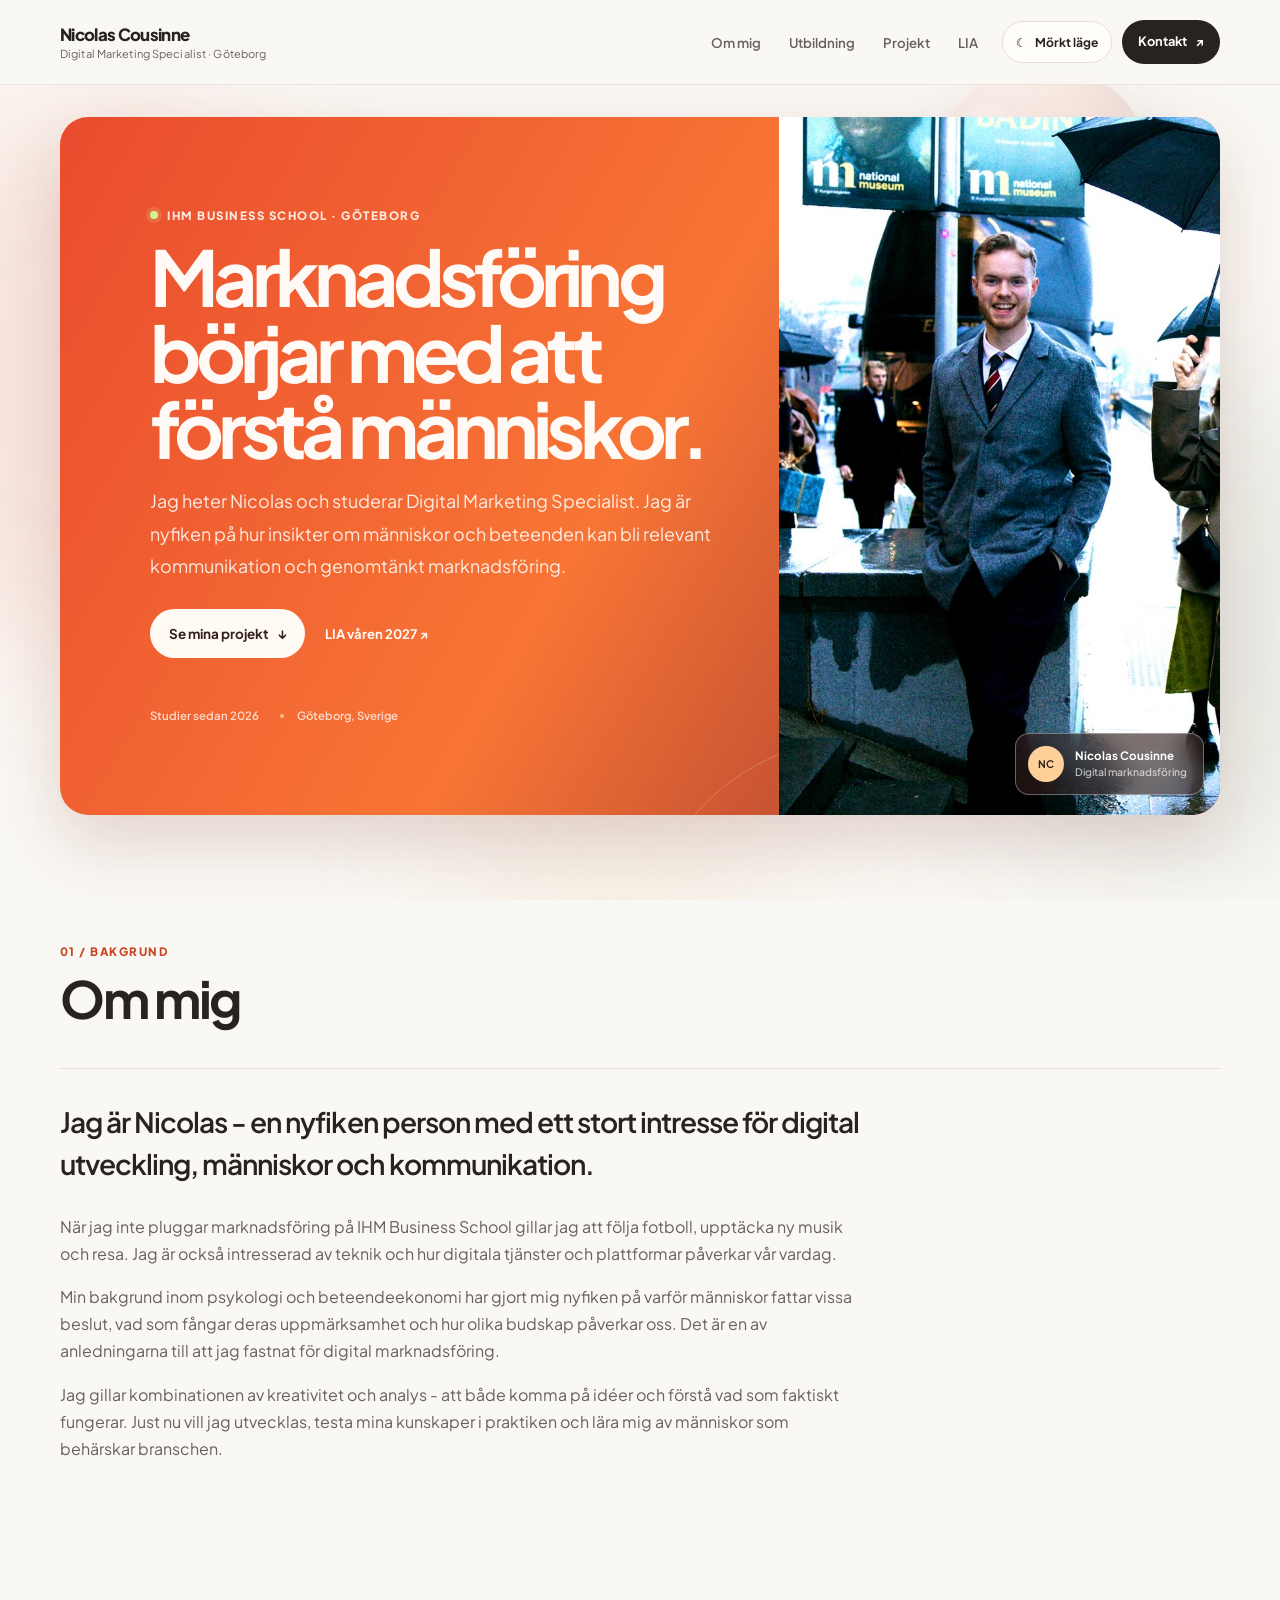
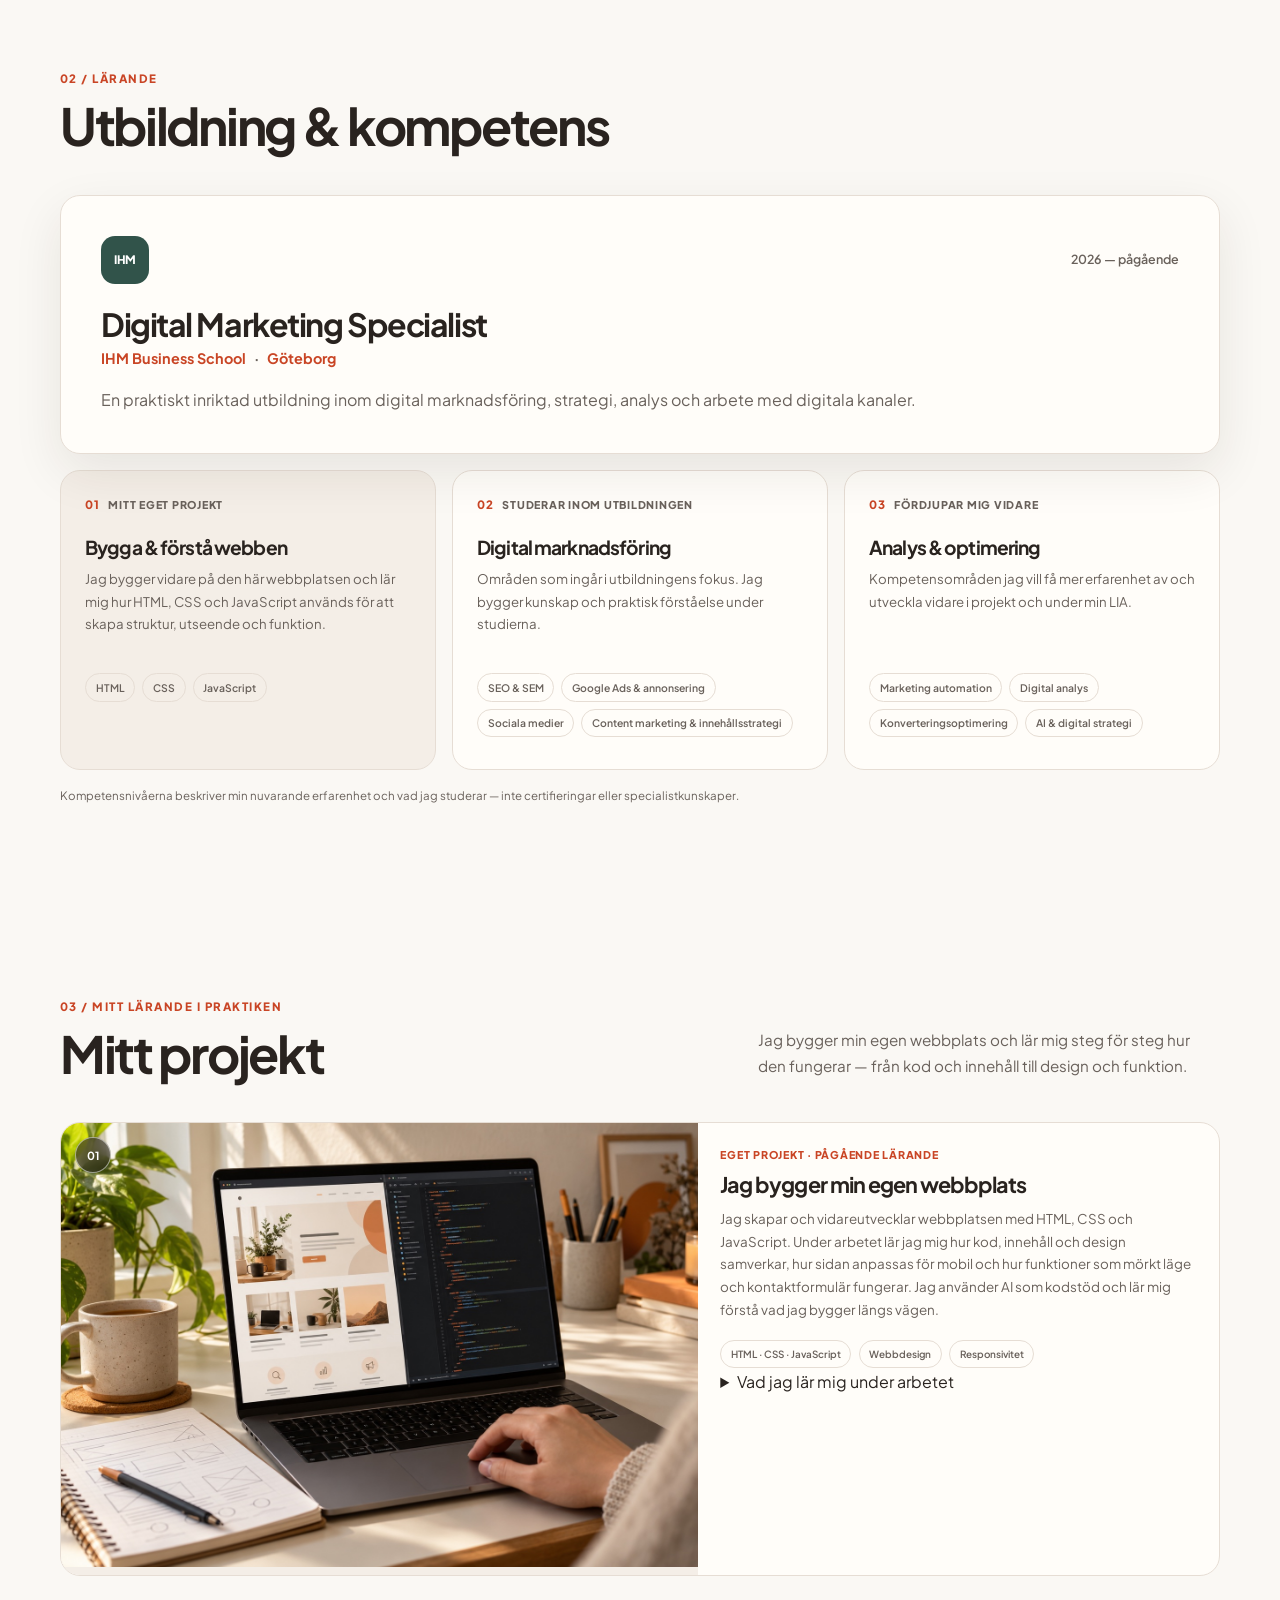
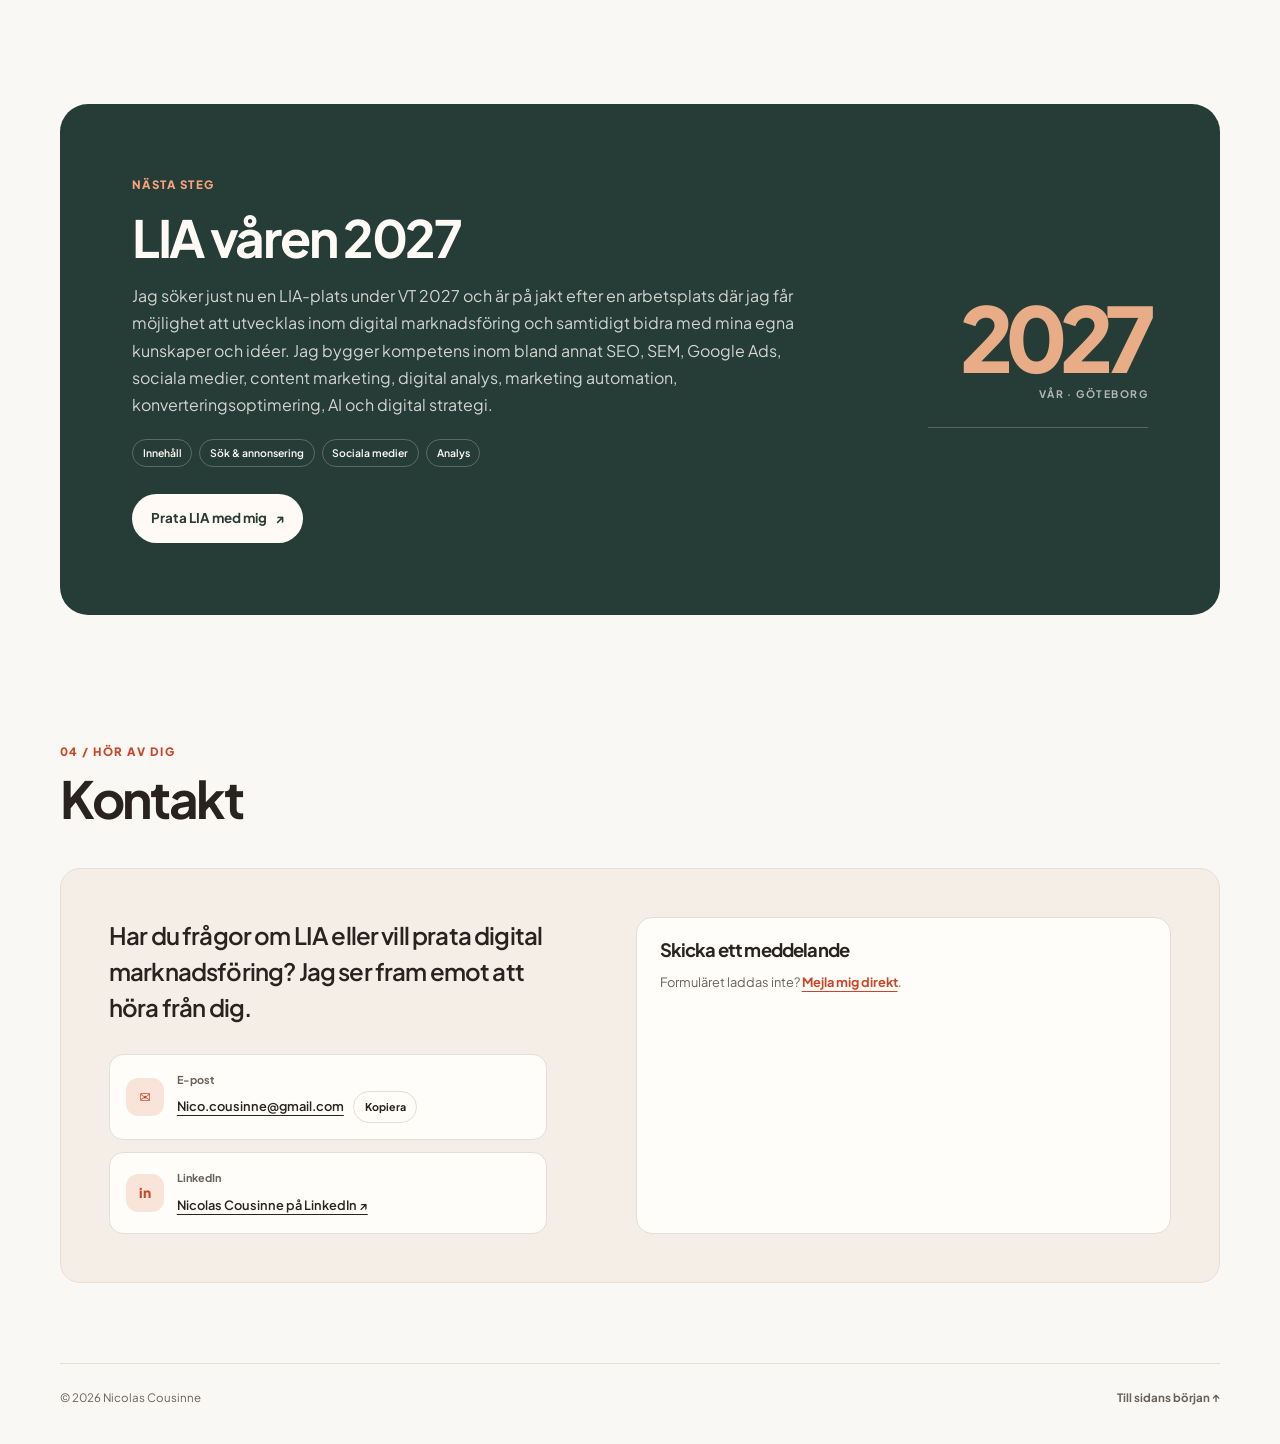
==== commit 669cb2de: "Lägg till interaktiva effekter i portfolio" ====
--- a/IHM Nicolas Cousinne/index.html
+++ b/IHM Nicolas Cousinne/index.html
@@ -117,8 +117,8 @@
             <div class="section-heading section-heading-wide"><div><p class="eyebrow">03 / Mitt lärande i praktiken</p><h2 id="projekt-rubrik">Mitt projekt</h2></div><p class="section-intro">Jag bygger min egen webbplats och lär mig steg för steg hur den fungerar — från kod och innehåll till design och funktion.</p></div>
             <div class="project-grid">
                 <article class="project-card project-featured">
-                    <a class="project-image" href="#toppen" aria-label="Visa min webbplats"><img src="img/projekt-webb.jpg" alt="En bärbar dator visar en webbplatsförhandsvisning bredvid kod i en redigerare" width="1536" height="1024" loading="lazy"><span class="image-index">01</span></a>
-                    <div class="project-copy"><p class="project-type">Eget projekt · Pågående lärande</p><h3>Jag bygger min egen webbplats</h3><p>Jag skapar och vidareutvecklar webbplatsen med HTML, CSS och JavaScript. Under arbetet lär jag mig hur kod, innehåll och design samverkar, hur sidan anpassas för mobil och hur funktioner som mörkt läge och kontaktformulär fungerar. Jag använder AI som kodstöd och lär mig förstå vad jag bygger längs vägen.</p><div class="project-tags"><span>HTML · CSS · JavaScript</span><span>Webbdesign</span><span>Responsivitet</span></div></div>
+                    <a class="project-image" href="https://nicolascousinne.vercel.app/" target="_blank" rel="noopener noreferrer" aria-label="Besök min webbplats i en ny flik"><img src="img/projekt-webb.jpg" alt="En bärbar dator visar en webbplatsförhandsvisning bredvid kod i en redigerare" width="1536" height="1024" loading="lazy"><span class="image-index">01</span><span class="project-image-cta">Visa webbplatsen <span aria-hidden="true">↗</span></span></a>
+                    <div class="project-copy"><p class="project-type">Eget projekt · Pågående lärande</p><h3>Jag bygger min egen webbplats</h3><p>Jag skapar och vidareutvecklar webbplatsen med HTML, CSS och JavaScript. Under arbetet lär jag mig hur kod, innehåll och design samverkar, hur sidan anpassas för mobil och hur funktioner som mörkt läge och kontaktformulär fungerar. Jag använder AI som kodstöd och lär mig förstå vad jag bygger längs vägen.</p><div class="project-tags"><span>HTML · CSS · JavaScript</span><span>Webbdesign</span><span>Responsivitet</span></div><details class="project-details"><summary>Vad jag lär mig under arbetet</summary><ul><li>Hur HTML skapar sidans struktur.</li><li>Hur CSS formar layout och visuellt uttryck.</li><li>Hur JavaScript gör funktioner interaktiva.</li><li>Hur webbplatsen anpassas till olika skärmar.</li></ul></details></div>
                 </article>
             </div>
         </section>
--- a/IHM Nicolas Cousinne/style.css
+++ b/IHM Nicolas Cousinne/style.css
@@ -34,6 +34,10 @@
 @keyframes float-one { to { transform:translate3d(9vw,8vh,0) scale(1.12); } }
 @keyframes float-two { to { transform:translate3d(-8vw,-7vh,0) scale(.88); } }
 @keyframes float-three { to { transform:translate3d(7vw,-8vh,0) scale(1.16); } }
+.scroll-orb { position:absolute; top:0; left:0; display:block; width:clamp(116px,17vw,230px); aspect-ratio:1; transform:translate3d(var(--scroll-orb-x,72vw),var(--scroll-orb-y,8vh),0) rotate(var(--scroll-orb-rotation,0deg)); border:1px solid rgba(255,255,255,.5); border-radius:50%; background-color:var(--ambient-one); background-image:radial-gradient(circle at 31% 25%,rgba(255,255,255,.78),transparent 17%),radial-gradient(circle at 42% 36%,rgba(255,255,255,.3),transparent 49%); box-shadow:inset 14px 12px 32px rgba(255,255,255,.2),inset -16px -18px 36px rgba(34,31,26,.12),0 18px 60px rgba(53,32,26,.12); opacity:.58; transition:transform .1s linear,background-color 1.5s ease; will-change:transform; }
+.scroll-orb-ring { position:absolute; inset:-11% -8%; border:1px solid rgba(255,255,255,.62); border-radius:50%; transform:rotate(-28deg) scaleY(.48); }
+body.morkt .scroll-orb { border-color:rgba(255,255,255,.28); box-shadow:inset 14px 12px 32px rgba(255,255,255,.12),inset -16px -18px 36px rgba(0,0,0,.18),0 18px 60px rgba(0,0,0,.2); opacity:.44; }
+body.morkt .scroll-orb-ring { border-color:rgba(255,255,255,.38); }
 ::selection { color: #fff; background: var(--orange); }
 a { color: inherit; text-underline-offset: 4px; }
 button, input, textarea { font: inherit; }
@@ -230,4 +234,5 @@
     *,*::before,*::after { scroll-behavior:auto !important; animation-duration:.01ms !important; animation-iteration-count:1 !important; transition-duration:.01ms !important; }
     .reveal-on-scroll { opacity:1; transform:none; }
     .ambient-orb { animation:none; }
-}
+    .scroll-orb { will-change:auto; }
+}
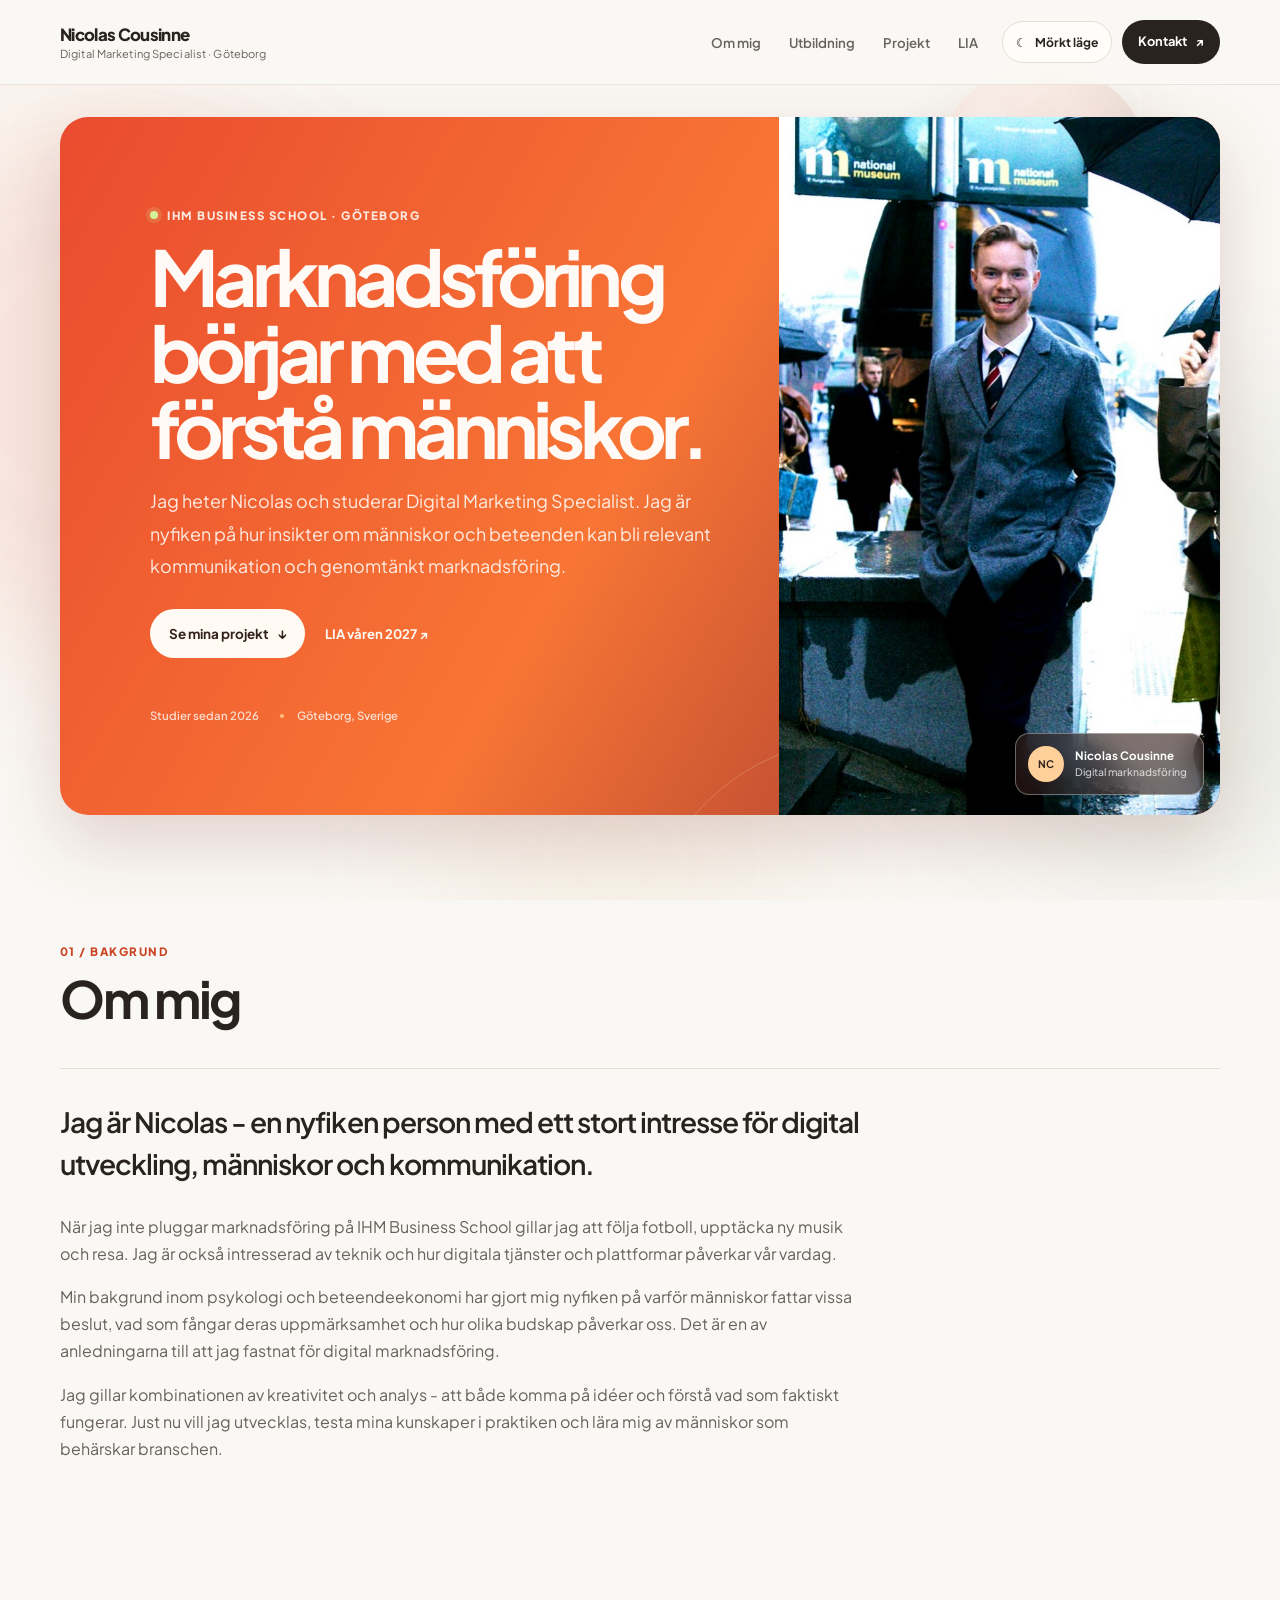
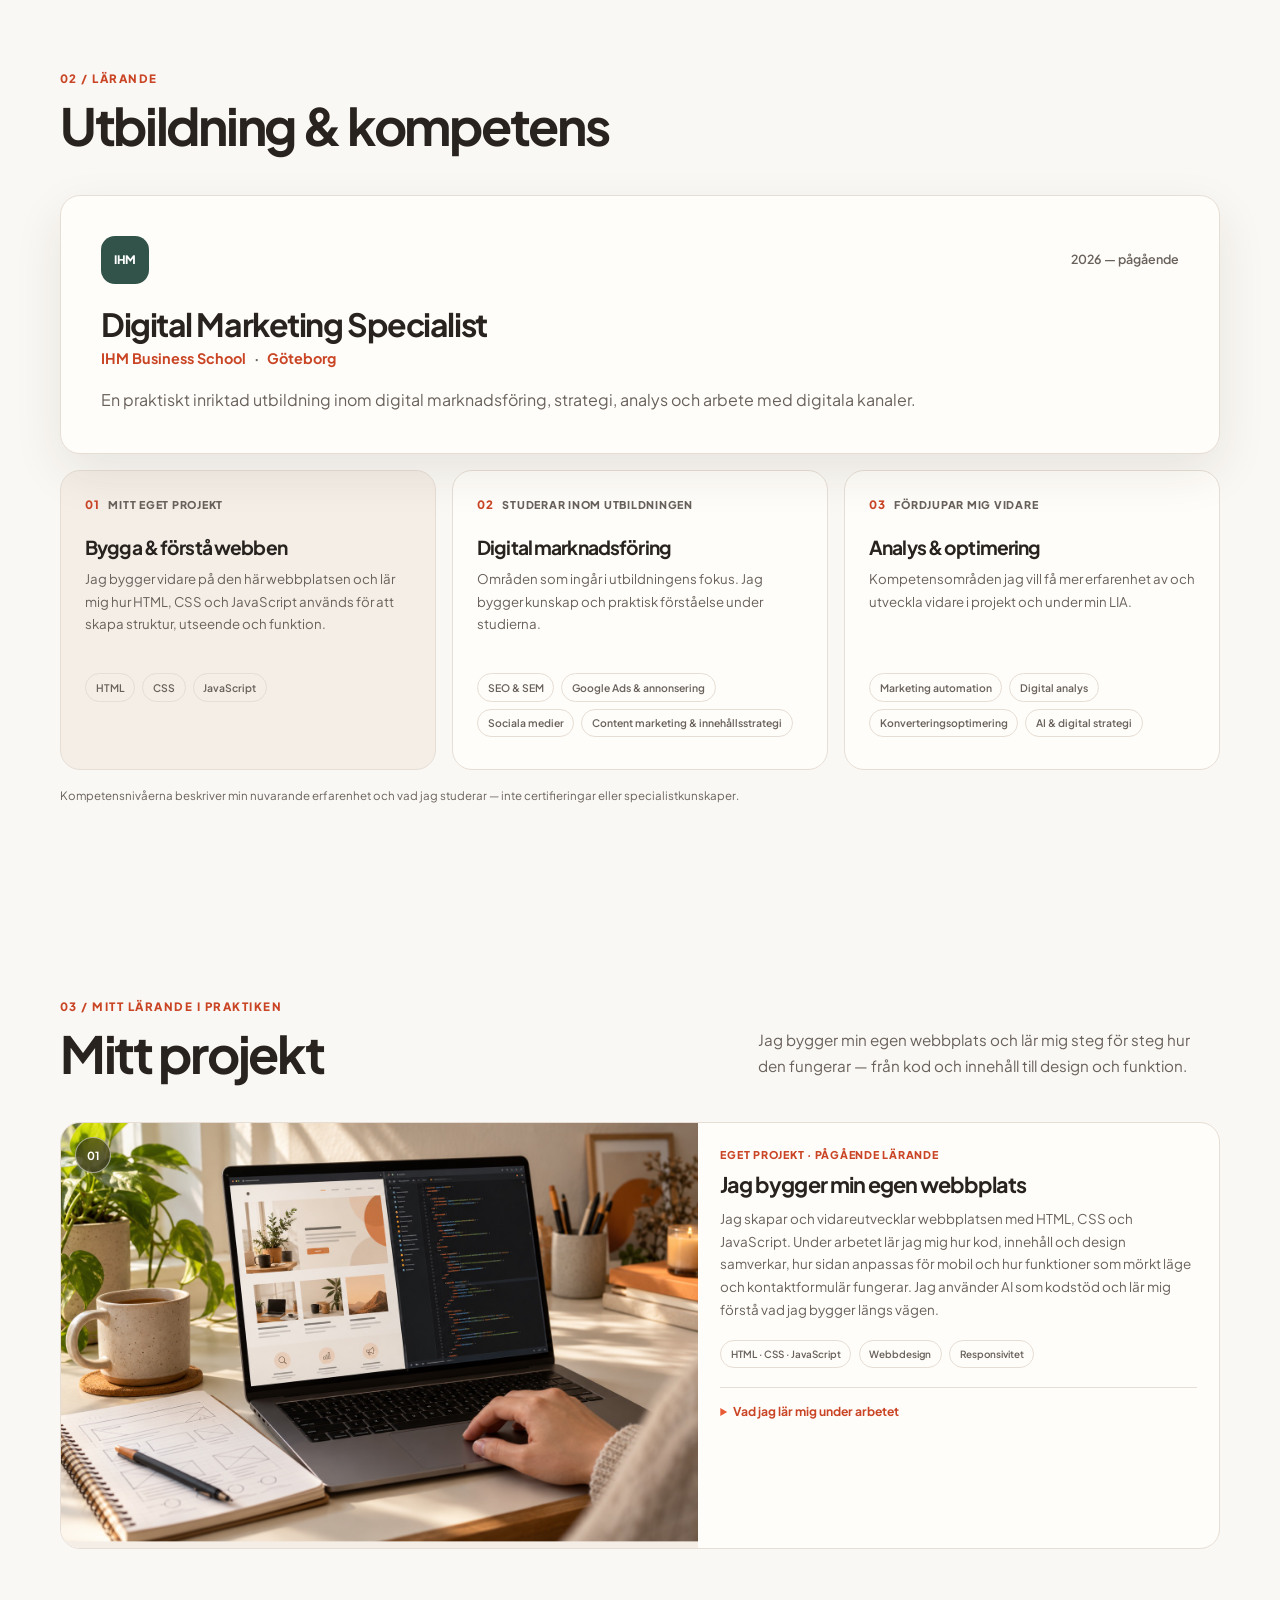
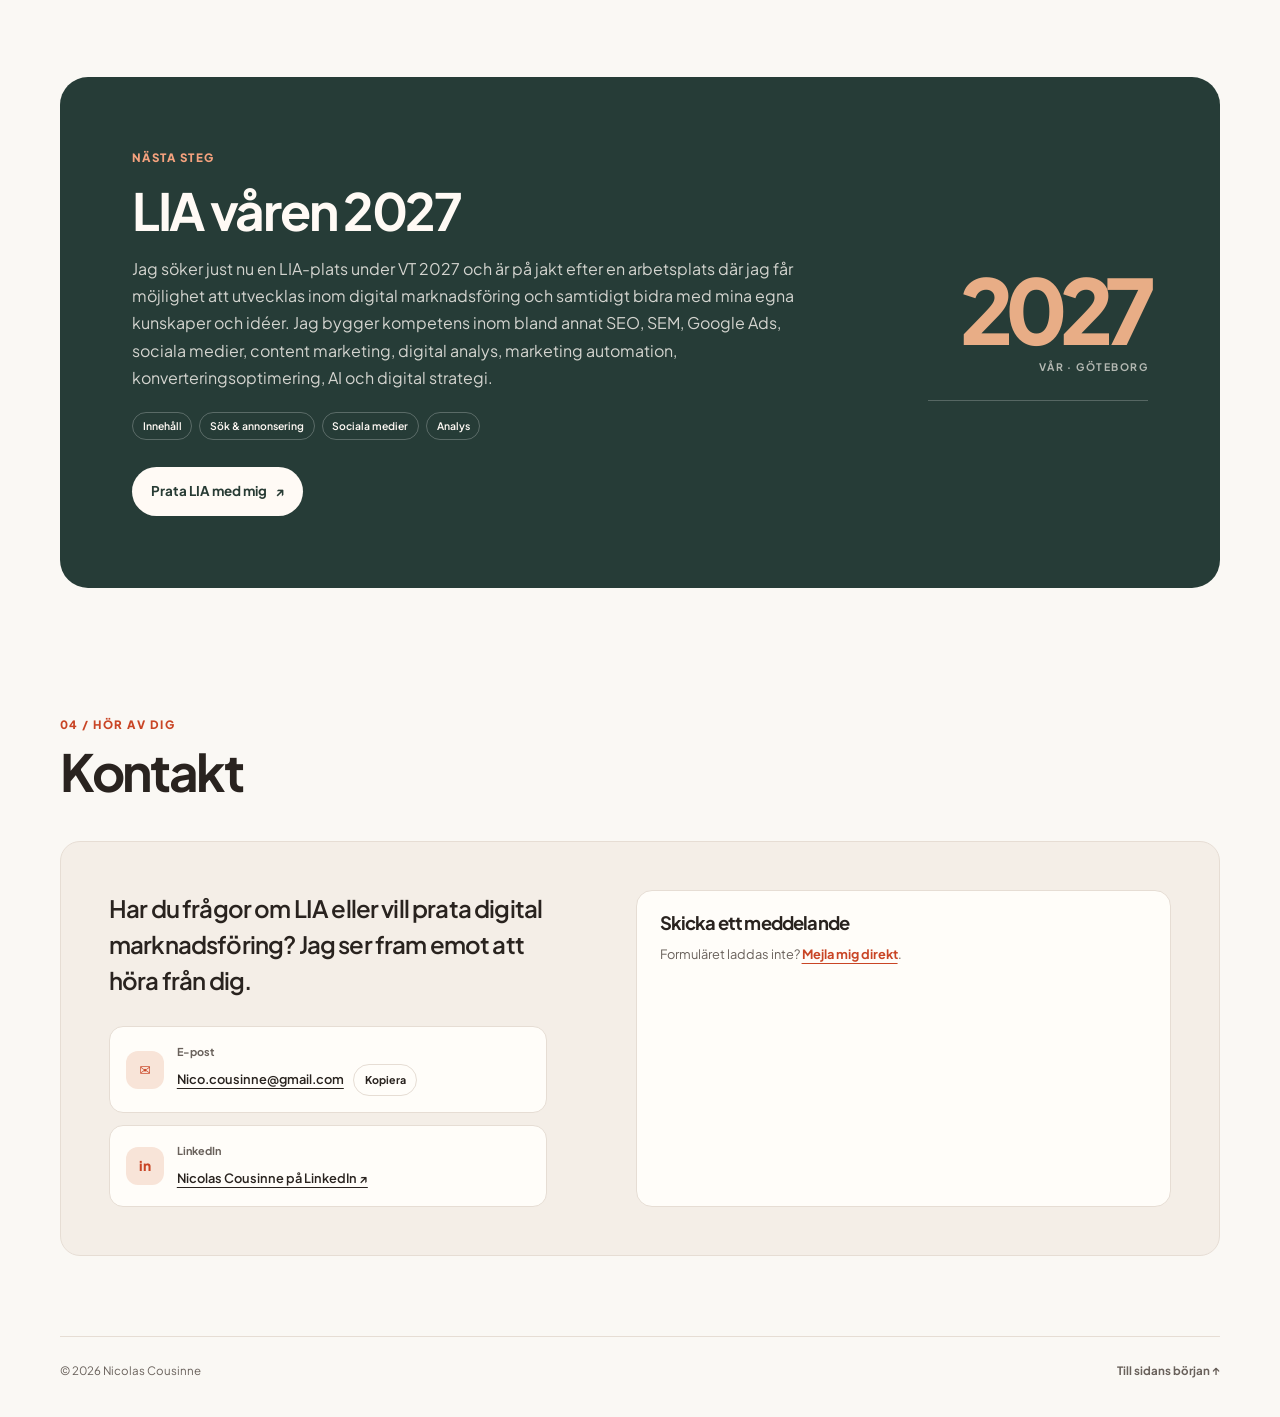
==== commit eeb2778c: "Set NC browser favicon" ====
--- a/IHM Nicolas Cousinne/index.html
+++ b/IHM Nicolas Cousinne/index.html
@@ -11,6 +11,7 @@
     <meta property="og:locale" content="sv_SE">
     <meta property="og:image" content="https://nicolascousinne.vercel.app/img/profil-nicolas.jpeg">
     <link rel="canonical" href="https://nicolascousinne.vercel.app/">
+    <link rel="icon" type="image/svg+xml" href="img/favicon-nc.svg">
     <title>Nicolas Cousinne | Digital Marketing Specialist-student i Göteborg</title>
     <link rel="preconnect" href="https://fonts.googleapis.com">
     <link rel="preconnect" href="https://fonts.gstatic.com" crossorigin>
--- a/IHM Nicolas Cousinne/style.css
+++ b/IHM Nicolas Cousinne/style.css
@@ -86,7 +86,7 @@
 .hero-meta { display:flex; flex-wrap:wrap; gap:1.35rem; margin-top:3rem; color:rgba(255,250,245,.78); font-size:.71rem; font-weight:600; }
 .hero-meta span+span::before { display:inline-block; width:4px; height:4px; margin:0 .8rem .16rem 0; border-radius:50%; background:#ffc07f; content:""; }
 .hero-portratt { position:absolute; z-index:1; inset:0 0 0 auto; width:38%; margin:0; overflow:hidden; }
-.hero-portratt img { width:100%; height:100%; object-fit:cover; object-position:center 31%; border:0; border-radius:0; box-shadow:none; }
+.hero-portratt img { width:100%; height:100%; object-fit:cover; object-position:center 31%; border:0; border-radius:0; box-shadow:none; transform:translate3d(0,var(--hero-parallax-y,0px),0) scale(1.04); will-change:transform; }
 .hero-portratt figcaption { position:absolute; right:1rem; bottom:1.25rem; display:flex; align-items:center; gap:.7rem; padding:.75rem 1rem .75rem .75rem; border:1px solid rgba(255,255,255,.35); border-radius:14px; color:#fff; background:rgba(49,28,27,.62); backdrop-filter:blur(12px); font-size:.72rem; font-weight:700; line-height:1.4; }
 .hero-portratt figcaption small { color:rgba(255,255,255,.73); font-size:.65rem; font-weight:500; }
 .portrait-mark { display:grid; width:36px; height:36px; place-items:center; border-radius:50%; color:#33221c; background:#ffd09a; font-size:.65rem; }
@@ -124,15 +124,23 @@
 
 .section-projects { padding-top:4rem; }
 .project-grid { display:grid; grid-template-columns:repeat(2,minmax(0,1fr)); gap:1.2rem; margin-top:2.5rem; }
-.project-card { overflow:hidden; border:1px solid var(--line); border-radius:var(--radius); background:var(--surface); transition:transform .25s ease,box-shadow .25s ease; }
-.project-card:hover { transform:translateY(-5px); box-shadow:var(--shadow); }
+.project-card { position:relative; overflow:hidden; border:1px solid var(--line); border-radius:var(--radius); background:var(--surface); transform:perspective(1100px) rotateX(var(--tilt-y,0deg)) rotateY(var(--tilt-x,0deg)) translateY(var(--card-lift,0px)); transform-style:preserve-3d; transition:transform .35s cubic-bezier(.2,.7,.2,1),box-shadow .35s ease,border-color .35s ease; }
+.project-card::before { position:absolute; z-index:0; inset:0; pointer-events:none; opacity:0; background:radial-gradient(circle at var(--spot-x,50%) var(--spot-y,50%),rgba(255,255,255,.17),transparent 42%); content:""; transition:opacity .3s ease; }
+.project-card:hover,.project-card:focus-within { --card-lift:-5px; border-color:color-mix(in srgb,var(--orange) 45%,var(--line)); box-shadow:var(--shadow); }
+.project-card:hover::before,.project-card:focus-within::before { opacity:1; }
 .project-featured { grid-column:1/-1; display:grid; grid-template-columns:1.1fr .9fr; }
-.project-image { position:relative; display:block; overflow:hidden; background:var(--surface-warm); }
-.project-image img { width:100%; height:260px; object-fit:cover; transition:transform .45s ease; }
+.project-image { position:relative; z-index:1; display:block; overflow:hidden; background:var(--surface-warm); }
+.project-image img { width:100%; height:260px; object-fit:cover; transform:translate3d(var(--image-shift-x,0px),var(--image-shift-y,0px),0); transition:transform .55s cubic-bezier(.2,.7,.2,1); }
 .project-featured .project-image img { height:100%; min-height:320px; }
-.project-card:hover .project-image img { transform:scale(1.035); }
+.project-card:hover .project-image img,.project-card:focus-within .project-image img { transform:translate3d(var(--image-shift-x,0px),var(--image-shift-y,0px),0) scale(1.045); }
+.project-image-cta { position:absolute; right:1rem; bottom:1rem; display:flex; align-items:center; gap:.55rem; padding:.7rem .9rem; border:1px solid rgba(255,255,255,.45); border-radius:99px; color:#fff; background:rgba(35,27,25,.72); font-size:.72rem; font-weight:700; opacity:0; transform:translateY(7px); backdrop-filter:blur(10px); transition:opacity .25s ease,transform .25s ease; }
+.project-image:hover .project-image-cta,.project-image:focus-visible .project-image-cta { opacity:1; transform:translateY(0); }
+.project-details { position:relative; z-index:3; margin-top:1.2rem; border-top:1px solid var(--line); }
+.project-details summary { width:fit-content; padding:.8rem 0 .1rem; color:var(--orange-dark); cursor:pointer; font-size:.76rem; font-weight:700; }
+.project-details summary::marker { color:var(--orange); }
+.project-details ul { display:grid; gap:.45rem; margin:.7rem 0 0; padding-left:1.1rem; color:var(--muted); font-size:.76rem; line-height:1.6; }
 .image-index { position:absolute; top:14px; left:14px; display:grid; width:36px; height:36px; place-items:center; border:1px solid rgba(255,255,255,.5); border-radius:50%; color:#fff; background:rgba(31,27,24,.55); font-size:.7rem; font-weight:700; backdrop-filter:blur(8px); }
-.project-copy { padding:1.4rem; }
+.project-copy { position:relative; z-index:1; padding:1.4rem; }
 .project-type { margin:0 0 .55rem; color:var(--orange-dark); font-size:.67rem; font-weight:800; letter-spacing:.07em; text-transform:uppercase; }
 .project-copy h3 { margin-bottom:.65rem; }
 .project-copy>p:not(.project-type) { font-size:.84rem; }
@@ -174,8 +182,10 @@
 footer a { font-weight:700; text-decoration:none; }
 
 :focus-visible { outline:3px solid var(--orange); outline-offset:4px; }
-.reveal-on-scroll { opacity:0; transform:translateY(16px); transition:opacity .55s ease,transform .55s ease; }
+.reveal-on-scroll { opacity:0; transform:translateY(22px) scale(.99); transition:opacity .65s cubic-bezier(.2,.7,.2,1),transform .65s cubic-bezier(.2,.7,.2,1); }
 .reveal-on-scroll.is-visible { opacity:1; transform:none; }
+.project-card.reveal-on-scroll:hover,.project-card.reveal-on-scroll:focus-within { transform:perspective(1100px) rotateX(var(--tilt-y,0deg)) rotateY(var(--tilt-x,0deg)) translateY(var(--card-lift,0px)); }
+@media (hover:none) { .project-image-cta { opacity:1; transform:none; } }
 
 @media (max-width:900px) {
     .sidhuvud-container { width:calc(100% - 2rem); gap:.8rem; }
@@ -235,4 +245,7 @@
     .reveal-on-scroll { opacity:1; transform:none; }
     .ambient-orb { animation:none; }
     .scroll-orb { will-change:auto; }
-}
+    .hero-portratt img { transform:none; will-change:auto; }
+    .project-card,.project-card:hover,.project-card:focus-within { transform:none; }
+    .project-card::before,.project-image-cta { transition:none; }
+}
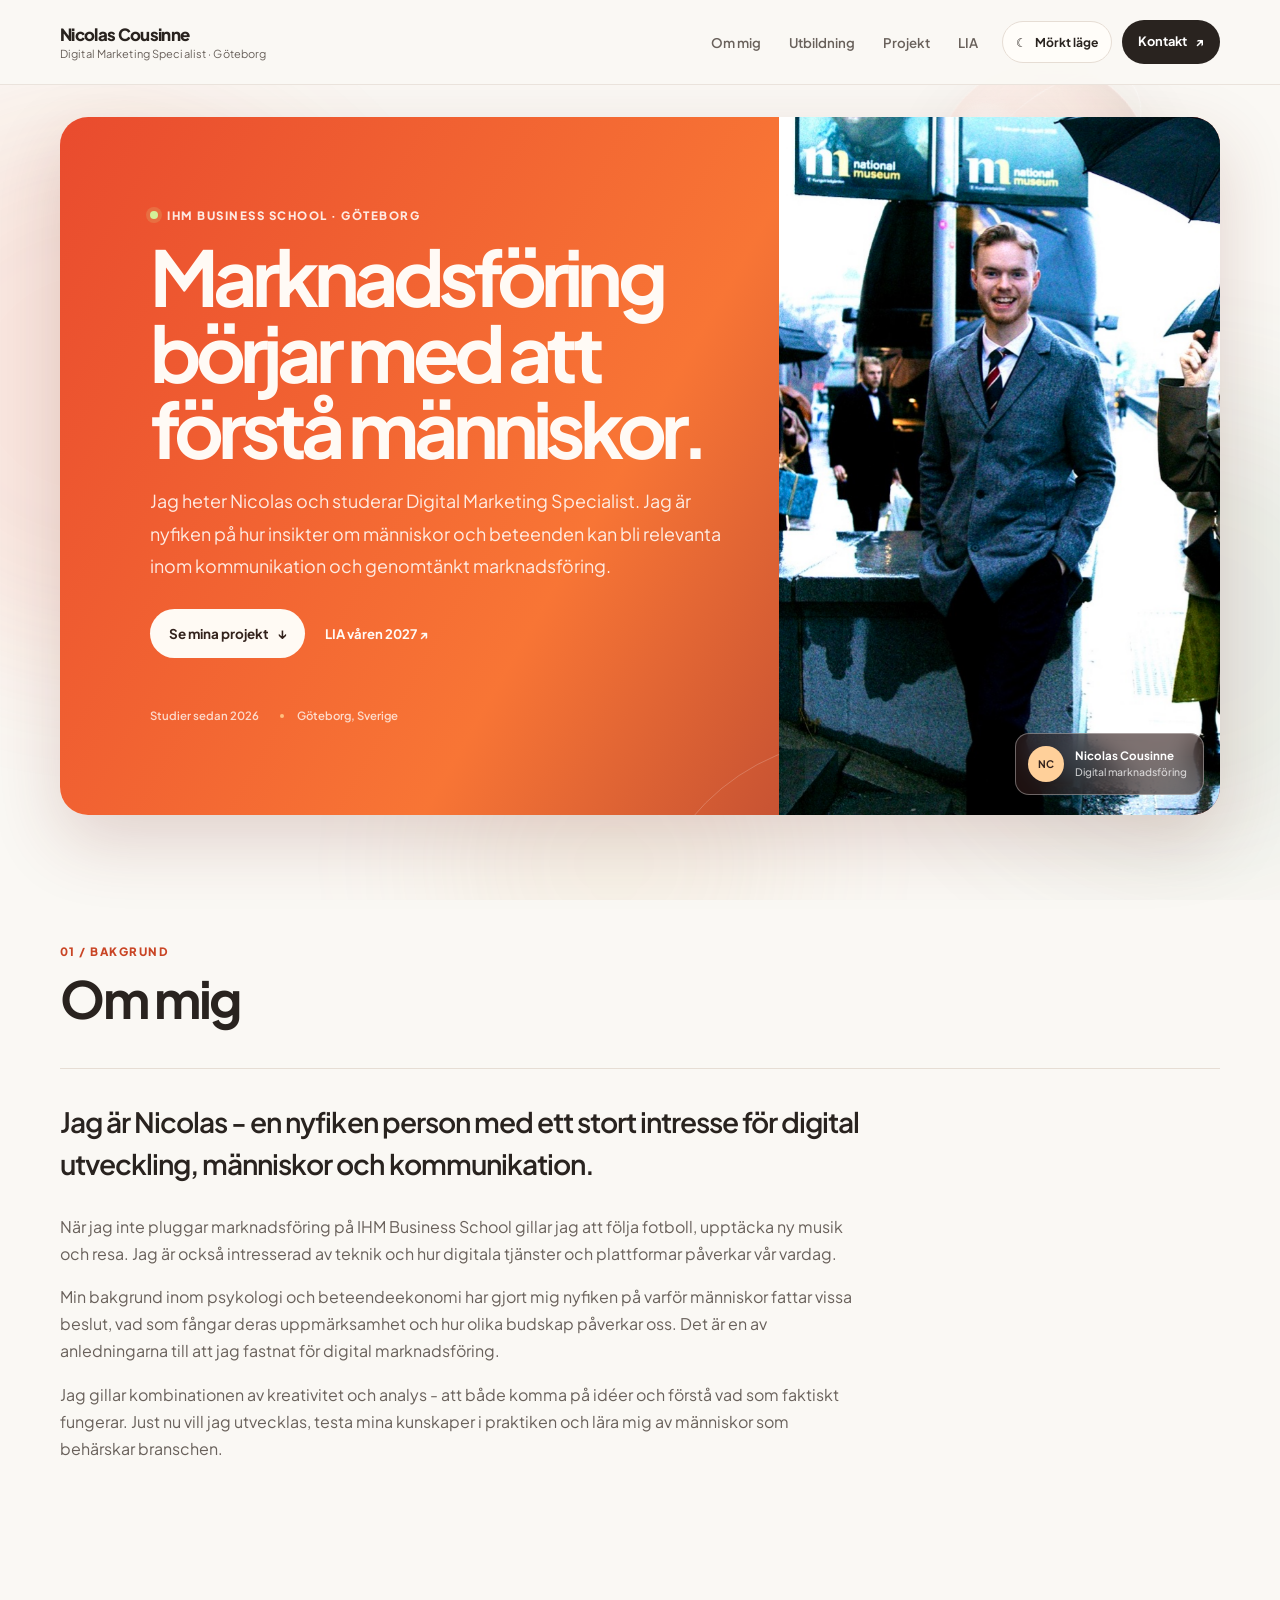
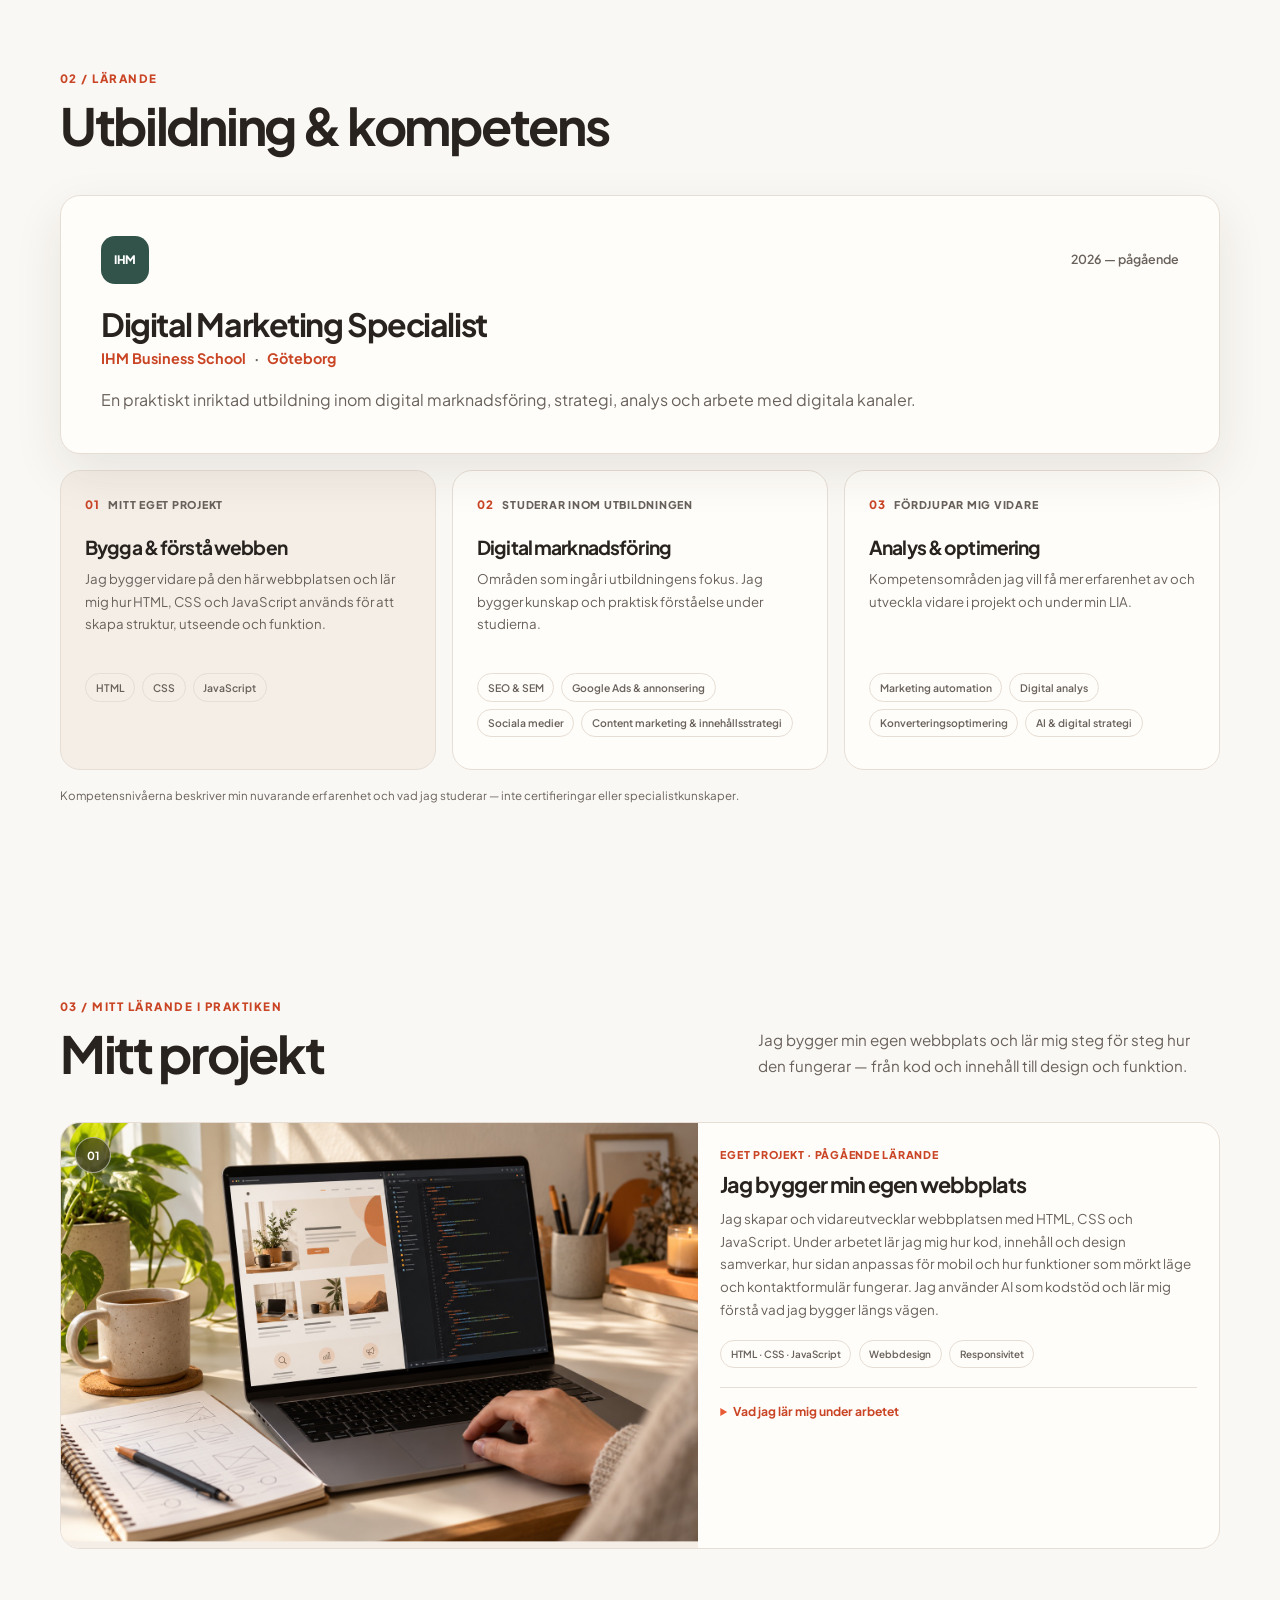
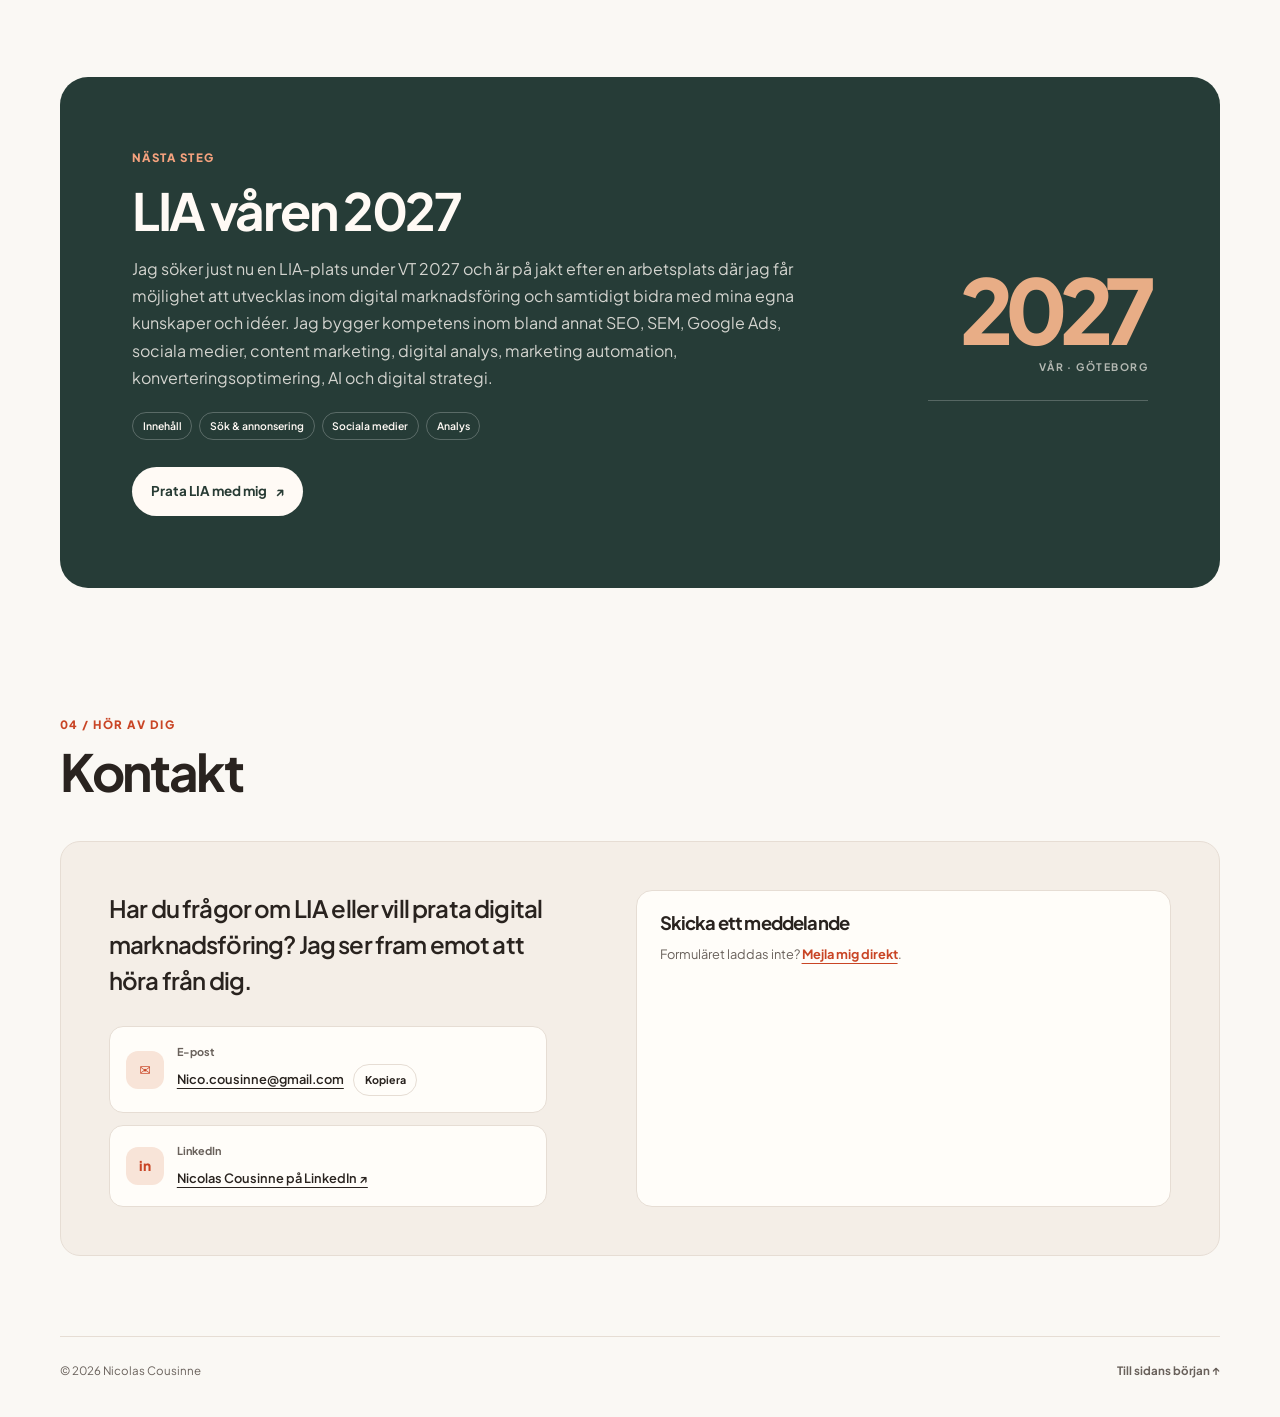
==== commit 7121c27a: "Adjust hero introduction wording" ====
--- a/IHM Nicolas Cousinne/index.html
+++ b/IHM Nicolas Cousinne/index.html
@@ -57,7 +57,7 @@
             <div class="hero-copy">
                 <p class="eyebrow"><span class="status-dot" aria-hidden="true"></span> IHM Business School · Göteborg</p>
                 <h1 id="hero-rubrik">Marknadsföring börjar med att förstå människor.</h1>
-                <p class="hero-intro">Jag heter Nicolas och studerar Digital Marketing Specialist. Jag är nyfiken på hur insikter om människor och beteenden kan bli relevant kommunikation och genomtänkt marknadsföring.</p>
+                <p class="hero-intro">Jag heter Nicolas och studerar Digital Marketing Specialist. Jag är nyfiken på hur insikter om människor och beteenden kan bli relevanta inom kommunikation och genomtänkt marknadsföring.</p>
                 <div class="hero-actions">
                     <a href="#projekt" class="knapp">Se mina projekt <span aria-hidden="true">↓</span></a>
                     <a class="textlank" href="#lia">LIA våren 2027 <span aria-hidden="true">↗</span></a>
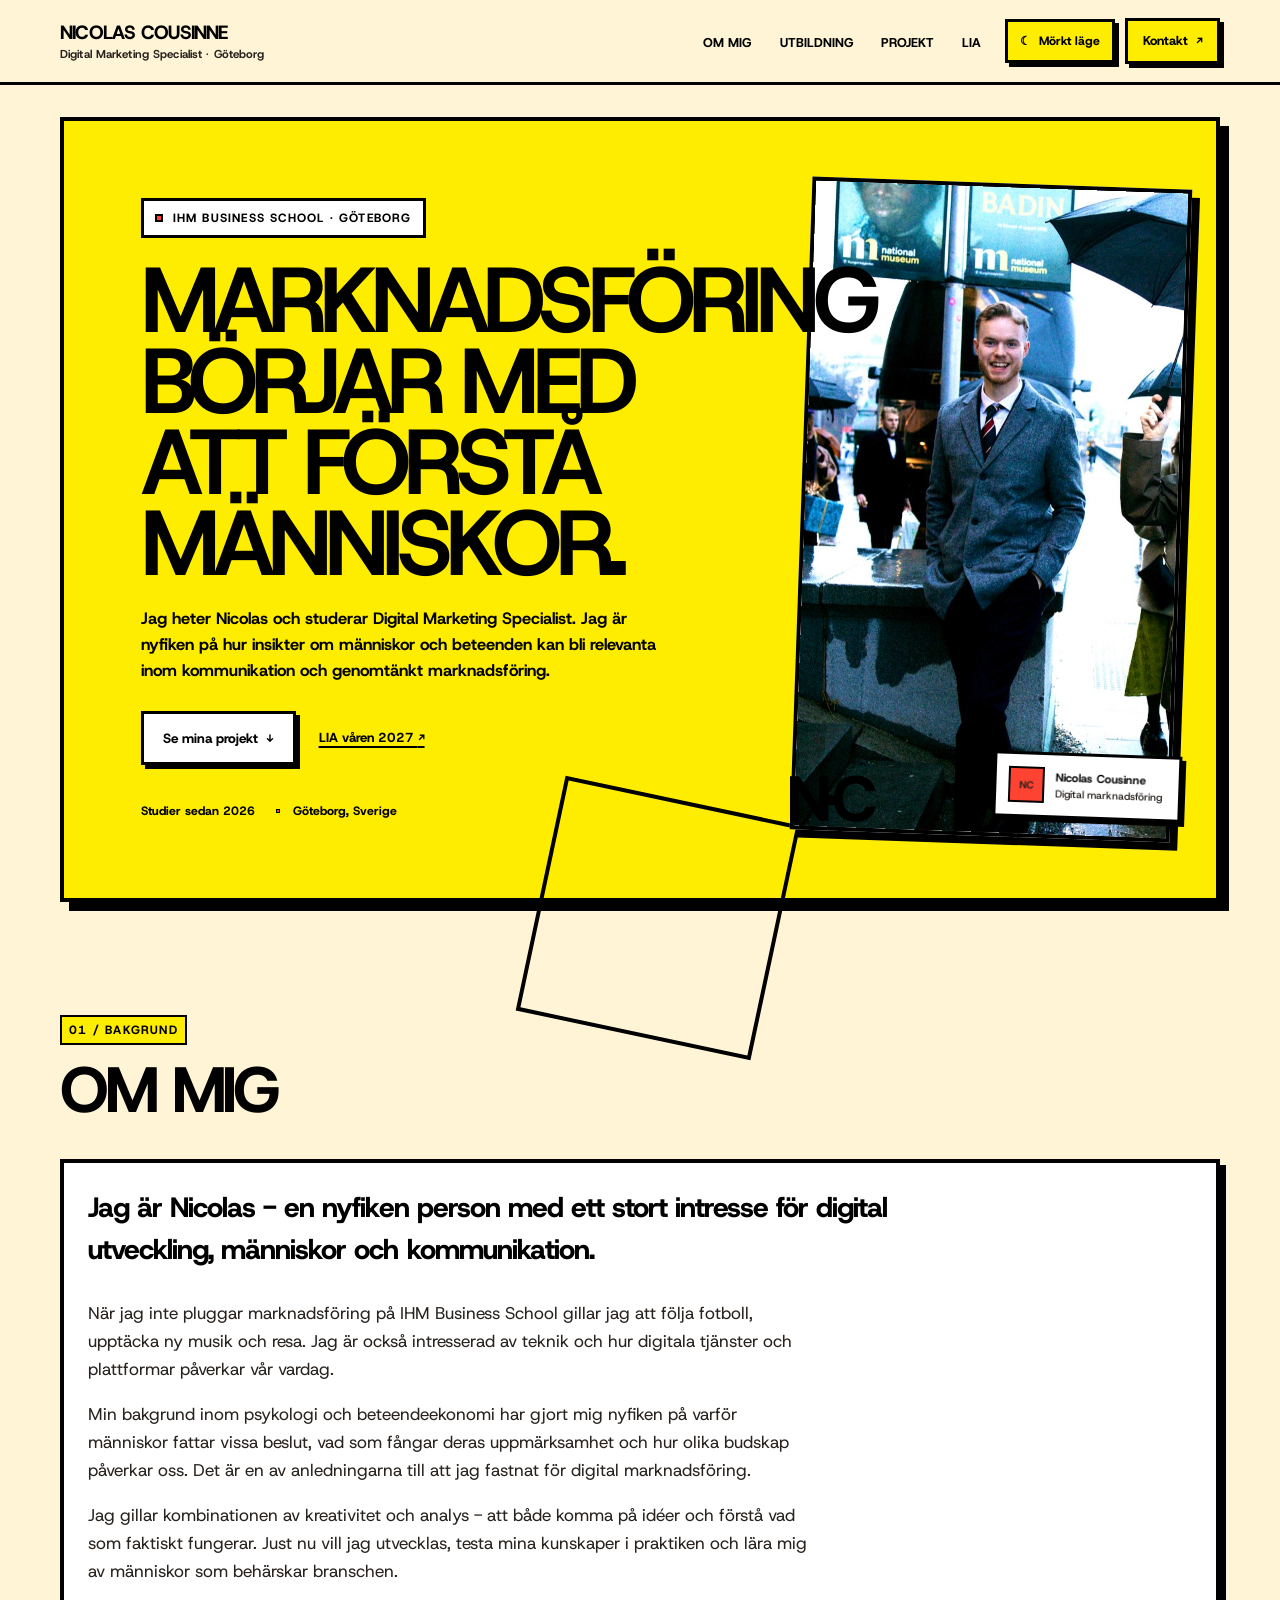
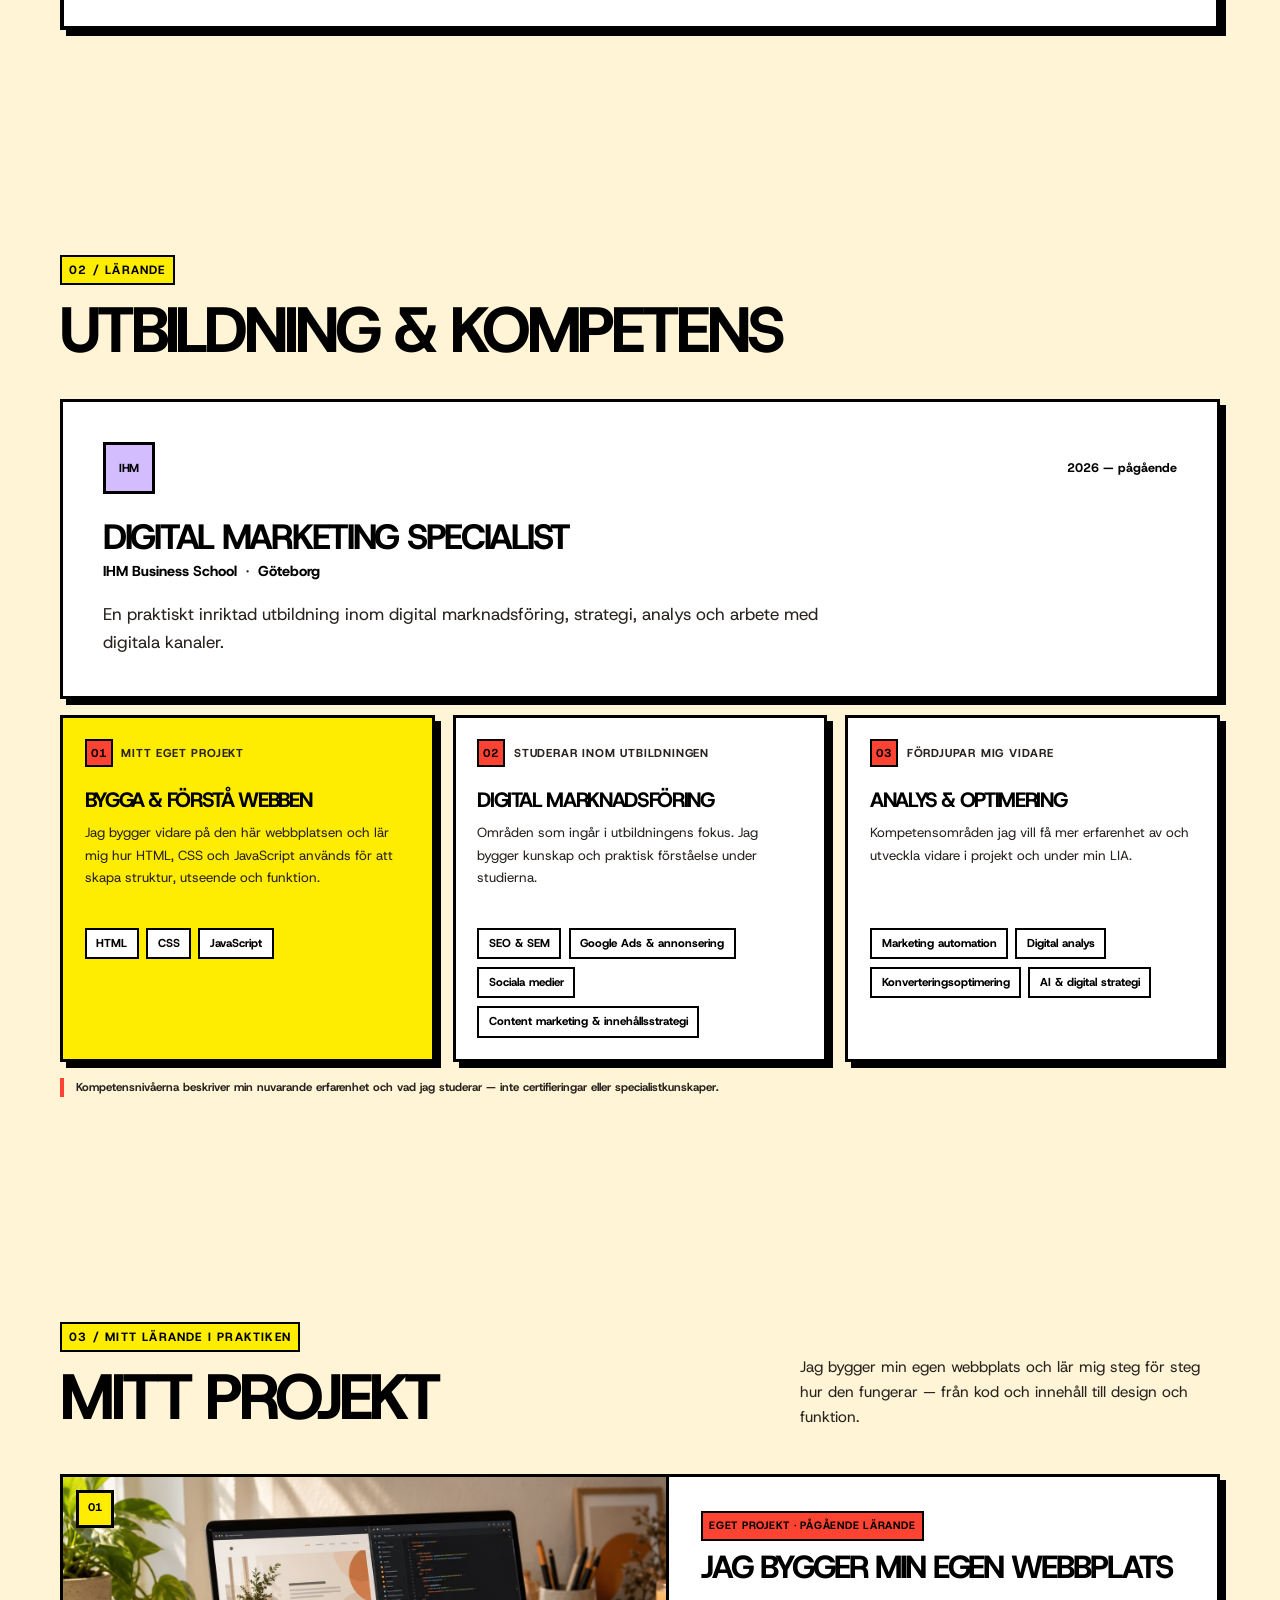
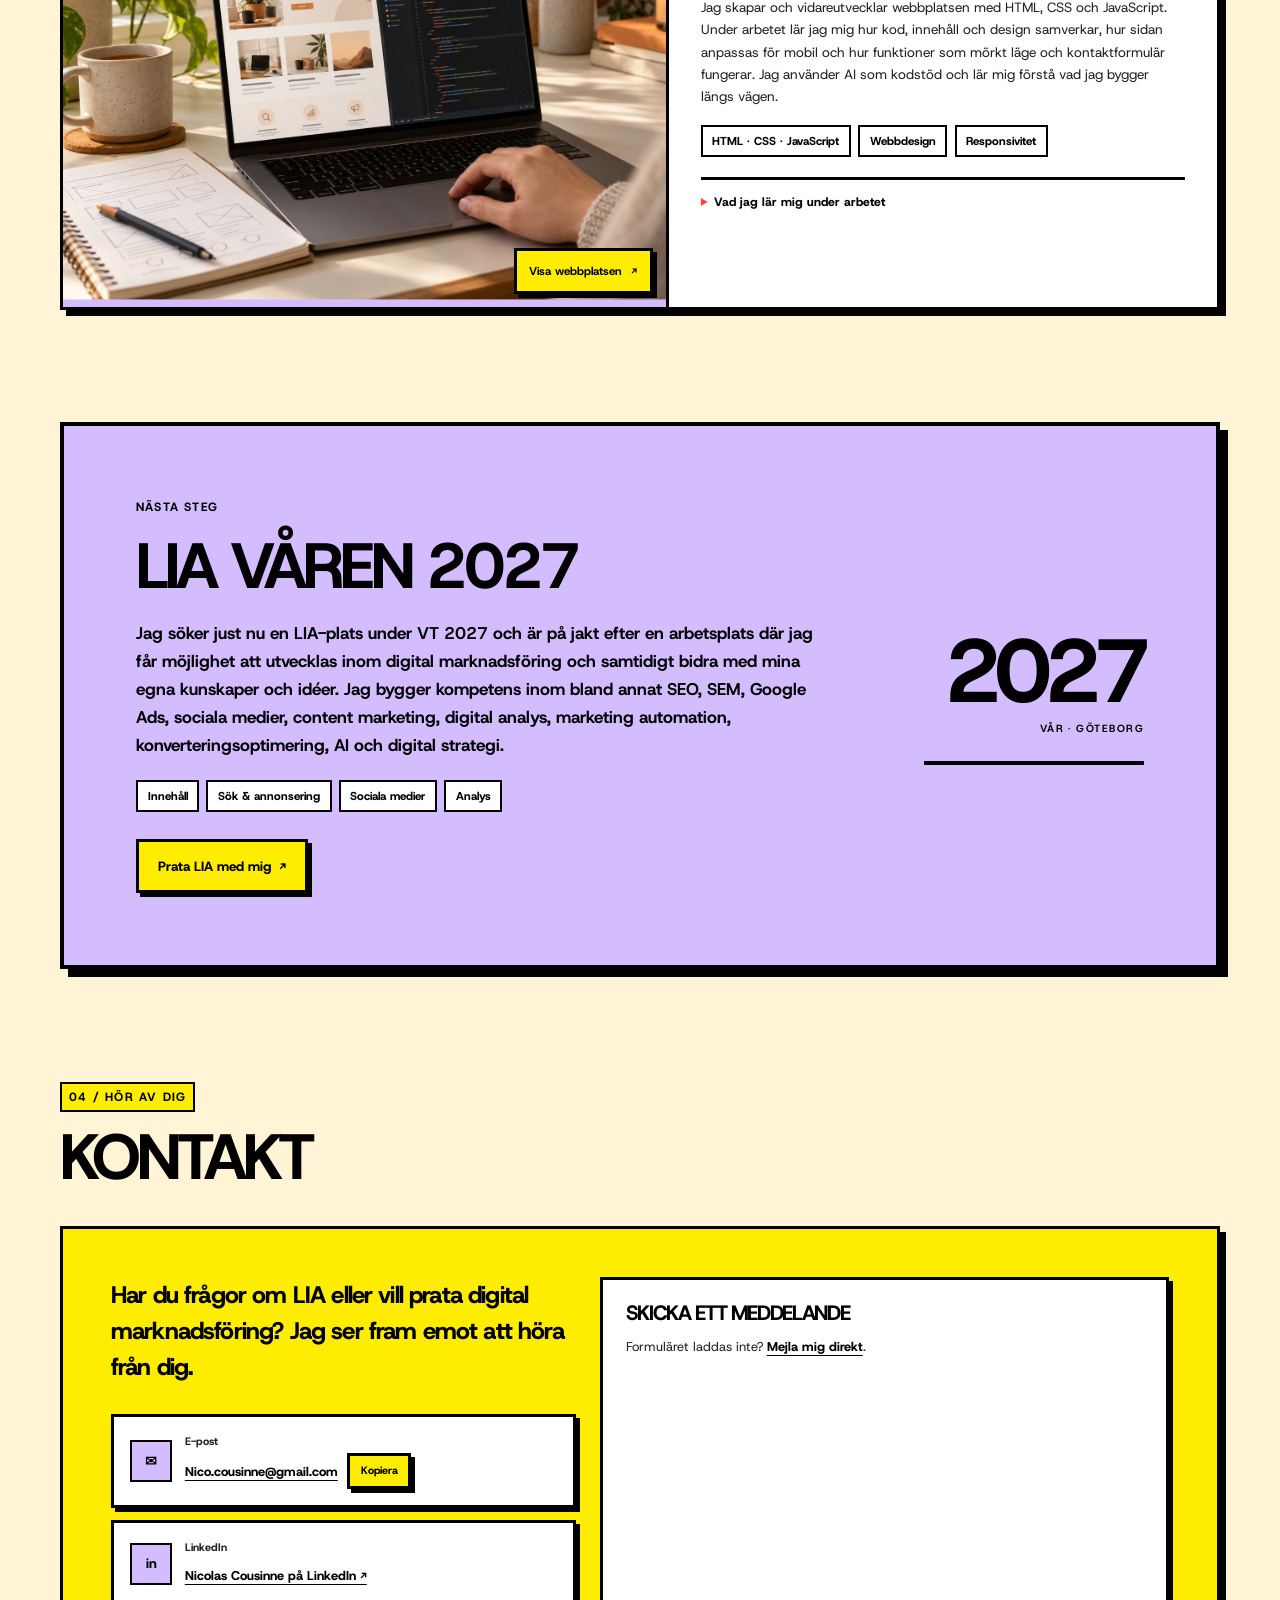
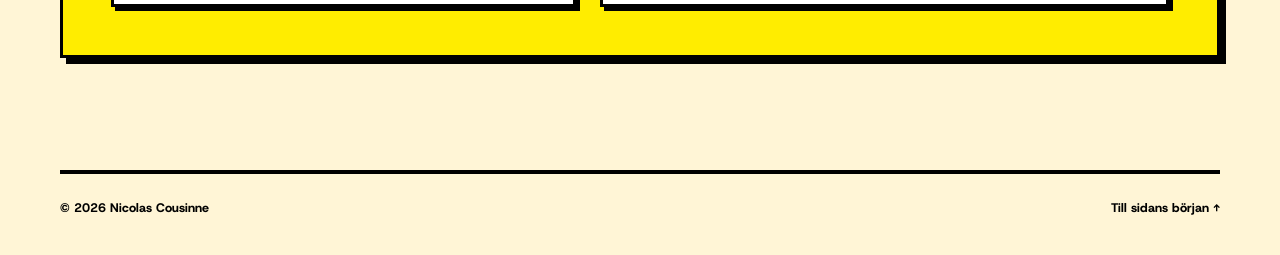
==== commit 91752427: "Load Host Grotesk for portfolio style" ====
--- a/IHM Nicolas Cousinne/index.html
+++ b/IHM Nicolas Cousinne/index.html
@@ -15,7 +15,7 @@
     <title>Nicolas Cousinne | Digital Marketing Specialist-student i Göteborg</title>
     <link rel="preconnect" href="https://fonts.googleapis.com">
     <link rel="preconnect" href="https://fonts.gstatic.com" crossorigin>
-    <link href="https://fonts.googleapis.com/css2?family=Plus+Jakarta+Sans:wght@400;500;600;700;800&display=swap" rel="stylesheet">
+    <link href="https://fonts.googleapis.com/css2?family=Host+Grotesk:wght@400;500;600;700;800;900&display=swap" rel="stylesheet">
     <link rel="stylesheet" href="style.css">
     <!-- Google Tag Manager -->
     <script>(function(w,d,s,l,i){w[l]=w[l]||[];w[l].push({'gtm.start':new Date().getTime(),event:'gtm.js'});var f=d.getElementsByTagName(s)[0],j=d.createElement(s),dl=l!='dataLayer'?'&l='+l:'';j.async=true;j.src='https://www.googletagmanager.com/gtm.js?id='+i+dl;f.parentNode.insertBefore(j,f);})(window,document,'script','dataLayer','GTM-KZBJGVN3');</script>
--- a/IHM Nicolas Cousinne/style.css
+++ b/IHM Nicolas Cousinne/style.css
@@ -249,3 +249,187 @@
     .project-card,.project-card:hover,.project-card:focus-within { transform:none; }
     .project-card::before,.project-image-cta { transition:none; }
 }
+
+/* Neo-brutalist press-sheet art direction; existing content and interactions stay intact. */
+:root {
+    color-scheme: light;
+    --text:#000;
+    --muted:#29231f;
+    --paper:#fff5d6;
+    --surface:#fff;
+    --surface-warm:#d4bdff;
+    --line:#000;
+    --orange:#ffed00;
+    --orange-dark:#000;
+    --orange-pale:#ffed00;
+    --green:#000;
+    --shadow:6px 6px 0 #000;
+    --font:"NeoBrutalismHost", "Host Grotesk", sans-serif;
+    --radius:0;
+    --max:1160px;
+    --dp-color-ground:#fff5d6;
+    --dp-color-ink:#000;
+    --dp-color-emphasis:#ffed00;
+    --dp-color-signal:#ff4332;
+    --dp-color-field:#d4bdff;
+    --dp-color-contrast:#fff;
+}
+@font-face {
+    font-family:"NeoBrutalismHost";
+    src:local("Host Grotesk");
+    font-display:swap;
+}
+body { color:var(--text); background:var(--paper); font-size:17px; line-height:1.65; }
+body.morkt {
+    color-scheme:dark;
+    --text:#fff;
+    --muted:#f0e8d7;
+    --paper:#17131a;
+    --surface:#24202a;
+    --surface-warm:#49376d;
+    --line:#fff;
+    --orange:#ffed00;
+    --orange-dark:#ffed00;
+    --orange-pale:#49376d;
+    --green:#ff4332;
+    --shadow:6px 6px 0 #000;
+}
+.ambient-bg { display:none; }
+html { scroll-behavior:auto; }
+h1,h2,h3 { color:var(--text); font-weight:900; letter-spacing:-.065em; }
+h2 { font-size:clamp(2.2rem,5vw,4.2rem); text-transform:uppercase; }
+p { color:var(--muted); }
+::selection { color:#000; background:#ffed00; }
+.sidhuvud { border-bottom:3px solid #000; background:var(--paper); backdrop-filter:none; }
+body.morkt .sidhuvud { border-color:#fff; }
+.sidhuvud-container { min-height:82px; }
+.namn { font-size:1.2rem; font-weight:900; text-transform:uppercase; }
+.roll { color:var(--muted); font-size:.72rem; font-weight:700; }
+.nav-lankar a { color:var(--text); font-size:.8rem; font-weight:800; text-transform:uppercase; }
+.nav-lankar a:hover,.nav-lankar a:focus-visible { color:#ff4332; }
+.tema-knapp,.sidhuvud-cta,.knapp,.kopiera-knapp {
+    border:3px solid #000; border-radius:0; box-shadow:4px 4px 0 #000;
+    color:#000; background:#ffed00; font-weight:800; transition:transform 0s,box-shadow 0s,background-color 0s,color 0s;
+}
+body.morkt .tema-knapp,body.morkt .sidhuvud-cta,body.morkt .knapp,body.morkt .kopiera-knapp { border-color:#fff; box-shadow:4px 4px 0 #000; color:#000; }
+.tema-knapp { padding:.55rem .75rem; font-size:.76rem; }
+.sidhuvud-cta { padding:.6rem .9rem; }
+.tema-knapp:hover,.knapp:hover,.sidhuvud-cta:hover,.kopiera-knapp:hover { transform:translate(2px,2px); box-shadow:2px 2px 0 #000; background:#ff4332; color:#000; }
+.skip-link { border:3px solid #000; border-radius:0; box-shadow:4px 4px 0 #000; }
+.scroll-progress { height:5px; }
+.scroll-progress span { background:#ff4332; }
+main { overflow:hidden; }
+.hero {
+    width:min(var(--max),calc(100% - 3rem)); min-height:620px; margin:2rem auto 0; padding:clamp(2rem,6vw,5rem);
+    overflow:visible; border:4px solid #000; border-radius:0; color:#000; background:#ffed00; box-shadow:9px 9px 0 #000;
+}
+.hero::before { right:38%; bottom:-18%; width:240px; height:240px; border:4px solid #000; border-radius:0; transform:rotate(12deg); }
+.hero-copy { width:62%; max-width:700px; }
+.hero .eyebrow { width:fit-content; margin-bottom:1.3rem; padding:.5rem .7rem; border:3px solid #000; color:#000; background:#fff; font-size:.75rem; font-weight:900; }
+.status-dot { border:2px solid #000; border-radius:0; background:#ff4332; box-shadow:none; }
+.hero h1 { max-width:10ch; margin-bottom:1.35rem; font-size:clamp(3.4rem,7.2vw,6.7rem); line-height:.88; text-transform:uppercase; text-wrap:balance; }
+.hero-intro { max-width:49ch; color:#000; font-size:1.03rem; font-weight:700; line-height:1.6; }
+.hero-actions { gap:1.2rem; }
+.hero .knapp { color:#000; background:#fff; }
+.hero .knapp:hover { background:#ff4332; }
+.textlank { padding:.55rem .2rem; color:#000; font-weight:900; text-decoration:underline; text-decoration-thickness:2px; }
+.textlank:hover { color:#ff4332; }
+.hero-meta { margin-top:2.3rem; color:#000; font-size:.76rem; font-weight:800; }
+.hero-meta span+span::before { border:1px solid #000; border-radius:0; background:#ff4332; }
+.hero-portratt { top:8%; right:3%; bottom:auto; width:33%; height:84%; overflow:visible; border:4px solid #000; background:#fff; box-shadow:8px 8px 0 #000; transform:rotate(2deg); }
+.hero-portratt img { height:100%; object-position:center 30%; transform:none; }
+.hero-portratt figcaption { right:-14px; bottom:1rem; border:3px solid #000; border-radius:0; color:#000; background:#fff; box-shadow:4px 4px 0 #000; backdrop-filter:none; }
+.hero-portratt figcaption small { color:#29231f; }
+.portrait-mark { border:2px solid #000; border-radius:0; background:#ff4332; font-weight:900; }
+.hero-ornament { z-index:2; top:auto; right:30%; bottom:6%; color:#000; font-size:clamp(2rem,5vw,4rem); }
+.section { padding:clamp(4.5rem,9vw,7rem) 0; }
+.section-heading { margin-bottom:2rem; }
+.eyebrow { color:#000; font-size:.75rem; letter-spacing:.1em; font-weight:900; }
+.section-heading .eyebrow { display:inline-block; padding:.25rem .45rem; border:2px solid #000; background:#ffed00; }
+.om-innehall { padding:1.5rem; border:4px solid #000; background:#fff; box-shadow:6px 6px 0 #000; }
+.lead { color:var(--text); font-size:clamp(1.25rem,2.3vw,1.75rem); font-weight:800; }
+.education-card,.skill-group,.project-card,.kontakt-container,.kontakt-metod-kort,.kontakt-formular-yta {
+    border:3px solid #000; border-radius:0; background:var(--surface); box-shadow:6px 6px 0 #000;
+}
+.education-card { padding:clamp(1.5rem,4vw,2.5rem); }
+.education-icon { width:52px; height:52px; border:3px solid #000; border-radius:0; color:#000; background:#d4bdff; font-weight:900; }
+.education-date,.education-school { color:var(--text); font-weight:800; }
+.education-card h3 { font-size:clamp(1.5rem,3vw,2.2rem); text-transform:uppercase; }
+.skills-grid { gap:18px; }
+.skill-group { min-height:300px; padding:1.35rem; }
+.skill-group-worked { background:#ffed00; }
+.skill-label { font-size:.72rem; font-weight:900; }
+.skill-label span { display:grid; width:28px; height:28px; place-items:center; border:2px solid #000; color:#000; background:#ff4332; }
+.skill-group h3 { font-size:1.3rem; text-transform:uppercase; }
+.tag-list span,.project-tags span,.lia-topics span { padding:.35rem .6rem; border:2px solid #000; border-radius:0; color:var(--text); background:#fff; font-size:.72rem; font-weight:800; }
+.skills-footnote { border-left:4px solid #ff4332; padding-left:.75rem; font-weight:700; }
+.project-grid { gap:24px; }
+.project-card { overflow:hidden; transform:none; transition:none; }
+.project-card::before { display:none; }
+.project-card:hover,.project-card:focus-within { border-color:#000; box-shadow:9px 9px 0 #000; transform:translate(-2px,-2px); }
+.project-featured { grid-template-columns:1.05fr .95fr; }
+.project-image { border-right:3px solid #000; background:#d4bdff; }
+.project-featured .project-image img { min-height:430px; }
+.project-card:hover .project-image img,.project-card:focus-within .project-image img { transform:none; }
+.project-image-cta { right:.8rem; bottom:.8rem; padding:.65rem .8rem; border:3px solid #000; border-radius:0; color:#000; background:#ffed00; box-shadow:4px 4px 0 #000; opacity:1; transform:none; backdrop-filter:none; }
+.image-index { top:.8rem; left:.8rem; width:38px; height:38px; border:3px solid #000; border-radius:0; color:#000; background:#ffed00; font-weight:900; backdrop-filter:none; }
+.project-copy { padding:clamp(1.25rem,3vw,2rem); }
+.project-type { display:inline-block; padding:.25rem .4rem; border:2px solid #000; color:#000; background:#ff4332; font-weight:900; }
+.project-copy h3 { font-size:clamp(1.35rem,2.5vw,2rem); text-transform:uppercase; }
+.project-details { border-top:3px solid #000; }
+.project-details summary { color:#000; font-weight:900; }
+.project-details summary::marker { color:#ff4332; }
+.lia-section { grid-template-columns:minmax(0,1fr) minmax(180px,.42fr); border:4px solid #000; border-radius:0; color:#000; background:#d4bdff; box-shadow:8px 8px 0 #000; }
+.lia-section .eyebrow { color:#000; }
+.lia-section h2 { color:#000; }
+.lia-section p:not(.eyebrow) { color:#000; font-weight:700; }
+.lia-topics span { background:#fff; }
+.knapp-light,.knapp-light:hover { color:#000; background:#ffed00; }
+.lia-aside { color:#000; }
+.lia-aside span:first-child { font-weight:900; }
+.lia-aside span:nth-child(2) { color:#000; }
+.lia-line { height:4px; background:#000; }
+.kontakt-container { gap:24px; background:#ffed00; }
+.kontakt-metod-kort { box-shadow:4px 4px 0 #000; }
+.kontakt-metod-ikon { width:42px; height:42px; border:2px solid #000; border-radius:0; color:#000; background:#d4bdff; }
+.kontakt-metod-titel { color:var(--muted); font-weight:900; }
+.kontakt-metod-detalj a { color:var(--text); font-weight:800; }
+.kopiera-knapp { padding:.4rem .65rem; }
+.kontakt-formular-yta { box-shadow:4px 4px 0 #000; }
+.kontakt-formular-yta h3 { font-size:1.3rem; text-transform:uppercase; }
+.form-fallback a { color:#000; font-weight:900; }
+footer { border-top:4px solid #000; }
+footer p,footer a { color:var(--text); font-size:.78rem; font-weight:800; }
+:focus-visible { outline:3px solid #ff4332; outline-offset:4px; }
+.reveal-on-scroll,.reveal-on-scroll.is-visible { opacity:1; transform:none; transition:none; }
+@media (max-width:1050px) {
+    .hero { min-height:570px; padding:clamp(2rem,5vw,3.5rem); }
+    .hero-copy { width:60%; }
+    .hero-portratt { right:3%; width:35%; }
+    .skills-grid { gap:18px; }
+}
+@media (max-width:720px) {
+    .hero { min-height:0; margin-top:1rem; padding:2rem 1.5rem 1.5rem; }
+    .hero-copy { width:100%; }
+    .hero h1 { max-width:12ch; font-size:clamp(2.7rem,11vw,4.6rem); }
+    .hero-portratt { position:relative; inset:auto; width:min(82%,300px); height:390px; margin:2rem auto .5rem; transform:rotate(1deg); }
+    .hero-ornament { right:5%; bottom:23%; font-size:2.7rem; }
+    .section { padding:4.5rem 0; }
+    .section-heading-wide { display:block; }
+    .section-intro { margin-top:1rem; }
+    .skills-grid,.project-grid { grid-template-columns:1fr; }
+    .skill-group { min-height:0; }
+    .skill-group>p:not(.skill-label) { min-height:0; }
+    .project-featured { grid-column:auto; display:block; }
+    .project-image { border-right:0; border-bottom:3px solid #000; }
+    .project-featured .project-image img,.project-image img { height:clamp(210px,58vw,330px); min-height:0; }
+    .lia-section { grid-template-columns:1fr; gap:1.5rem; padding:2rem 1.5rem; }
+    .lia-aside { align-items:flex-start; }
+    .lia-line { max-width:100%; }
+    .kontakt-container { grid-template-columns:1fr; padding:1.2rem; }
+}
+@media (max-width:380px) {
+    .hero { width:calc(100% - 1.25rem); padding-inline:1.1rem; }
+    .hero h1 { font-size:2.55rem; }
+    .section,.lia-section,footer { width:calc(100% - 1.5rem); }
+}
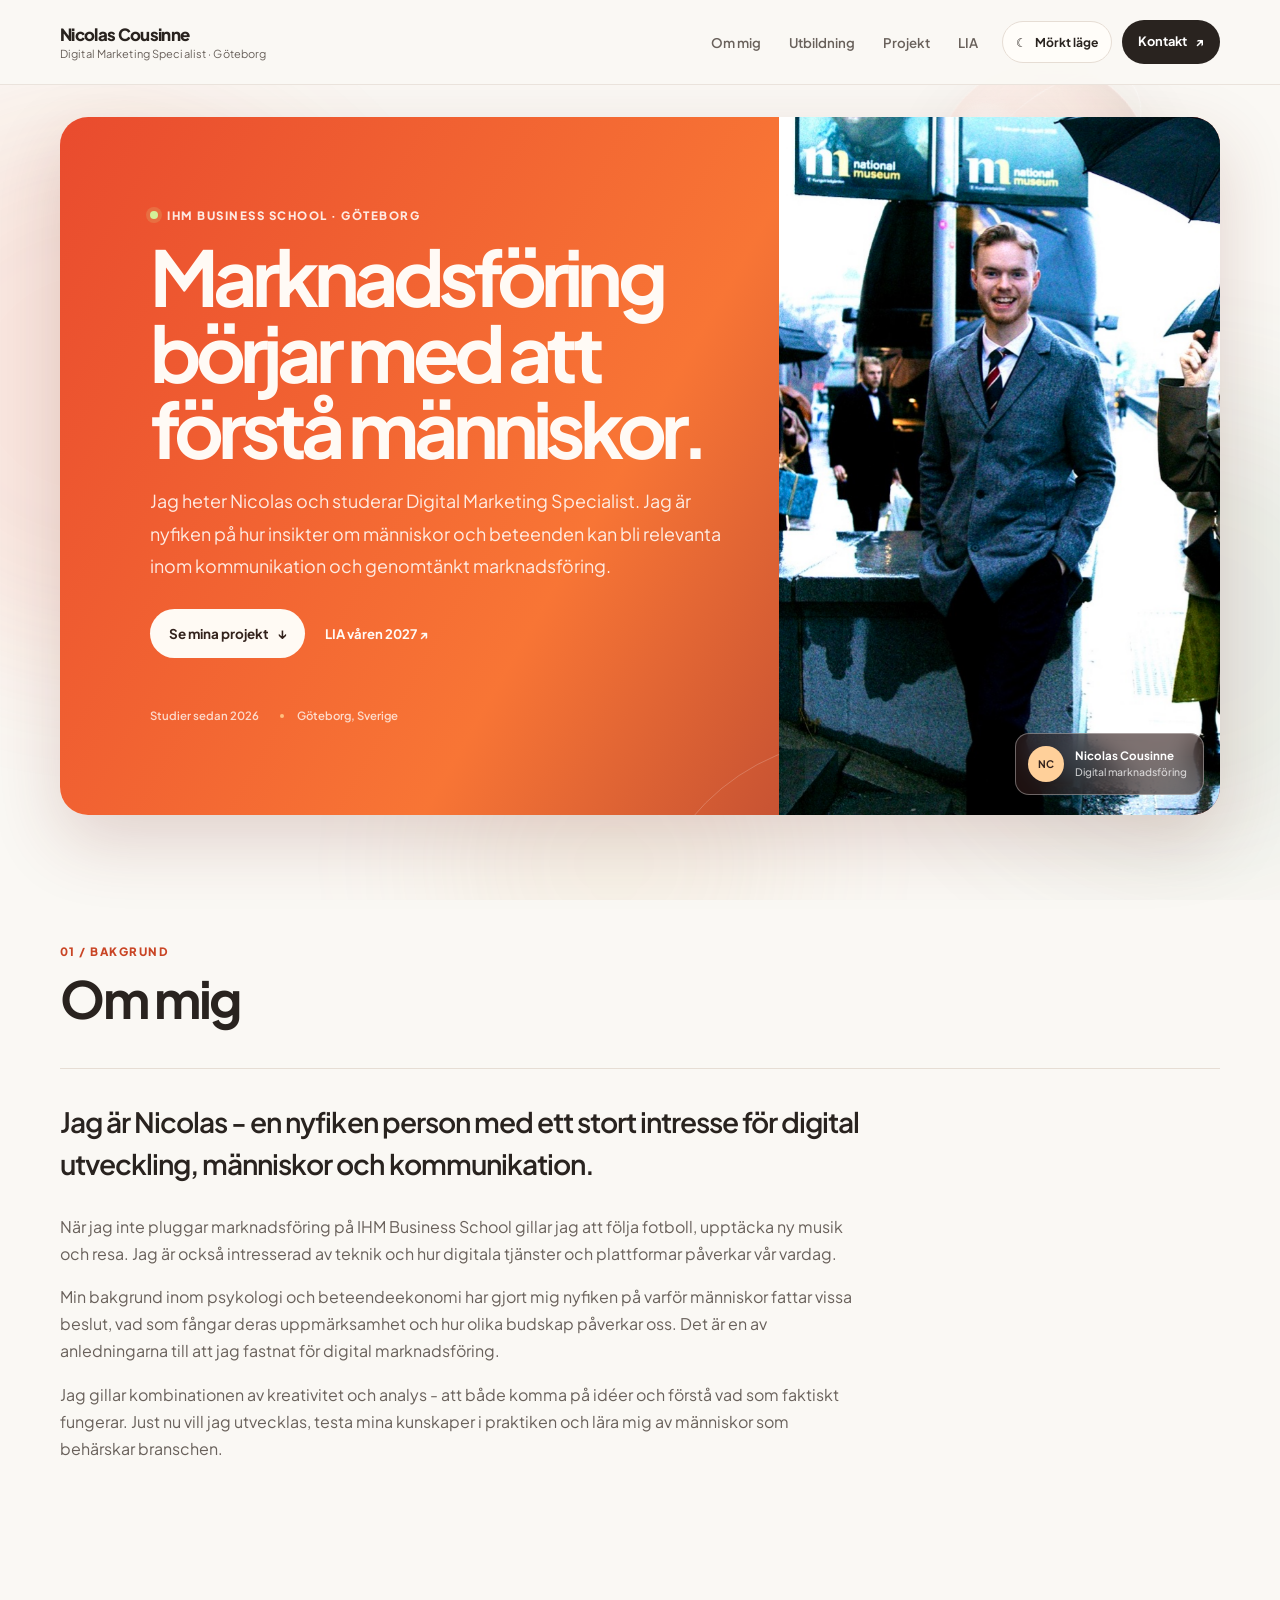
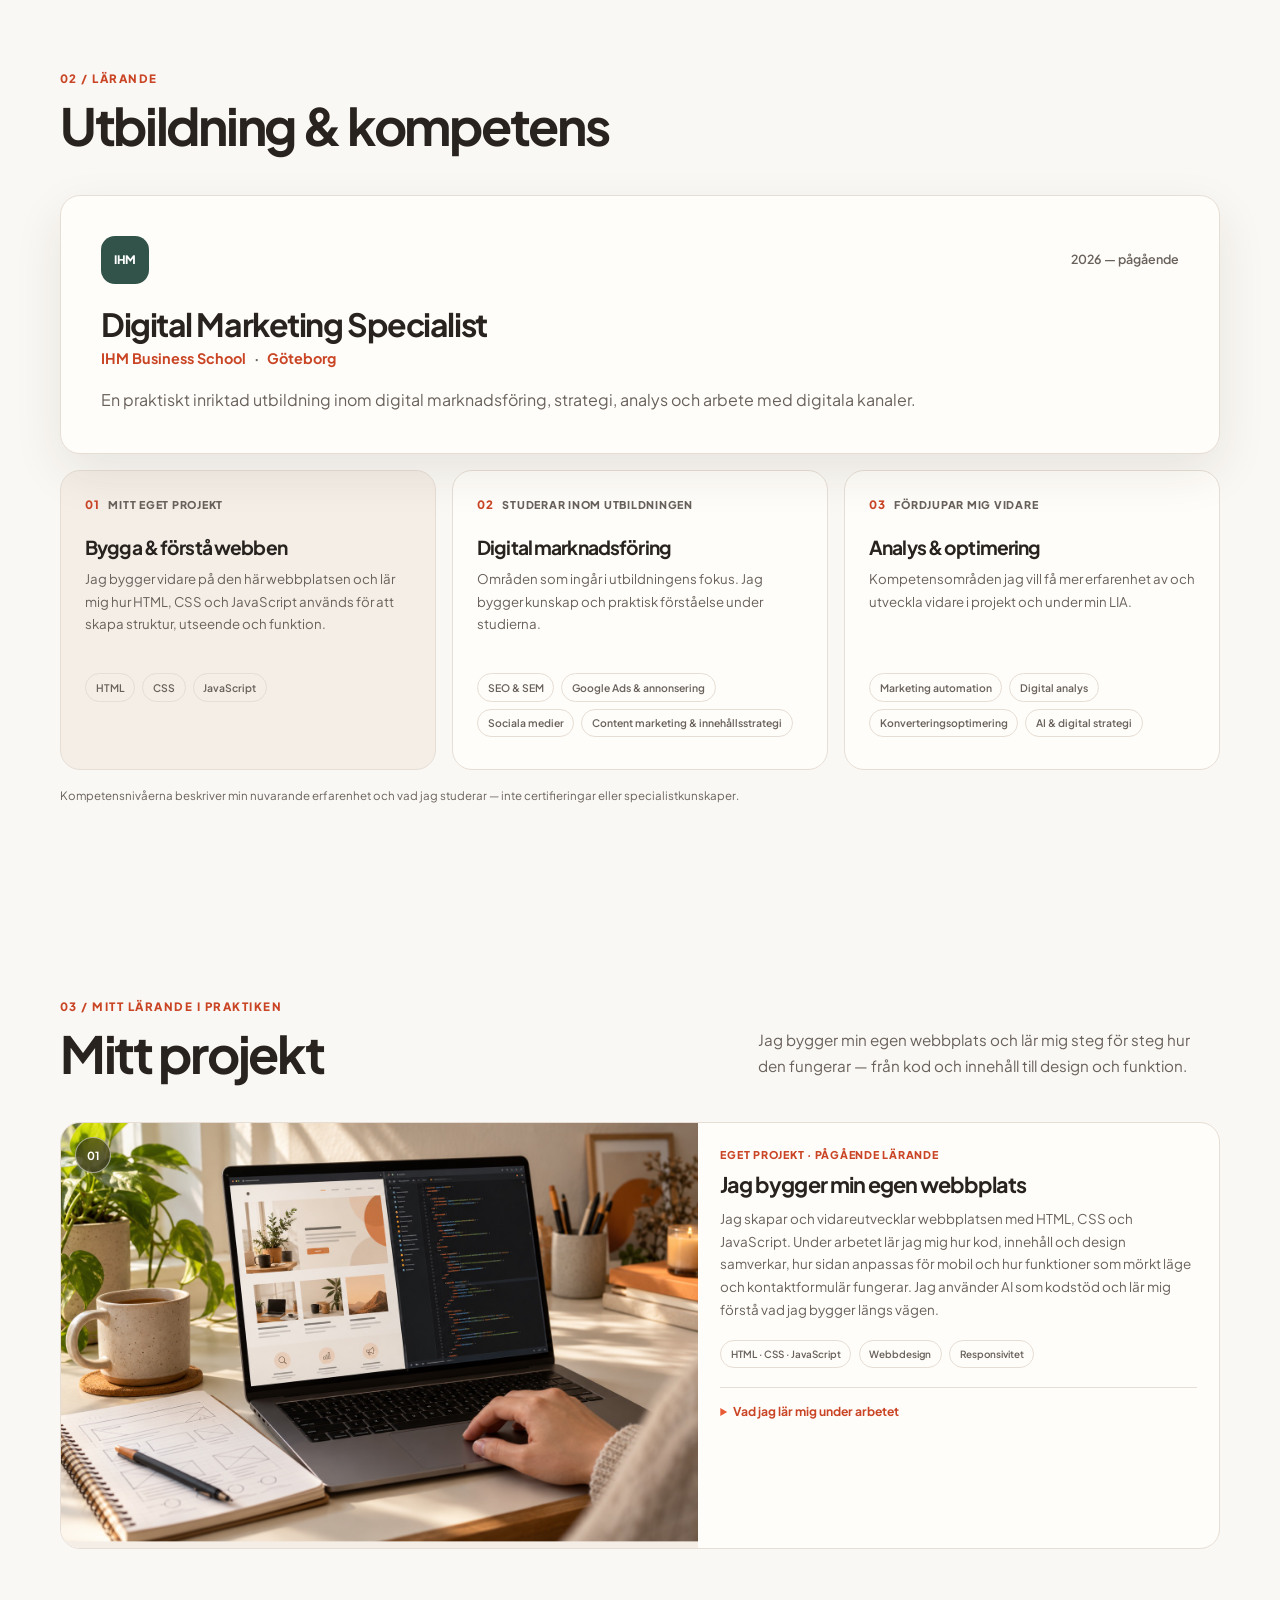
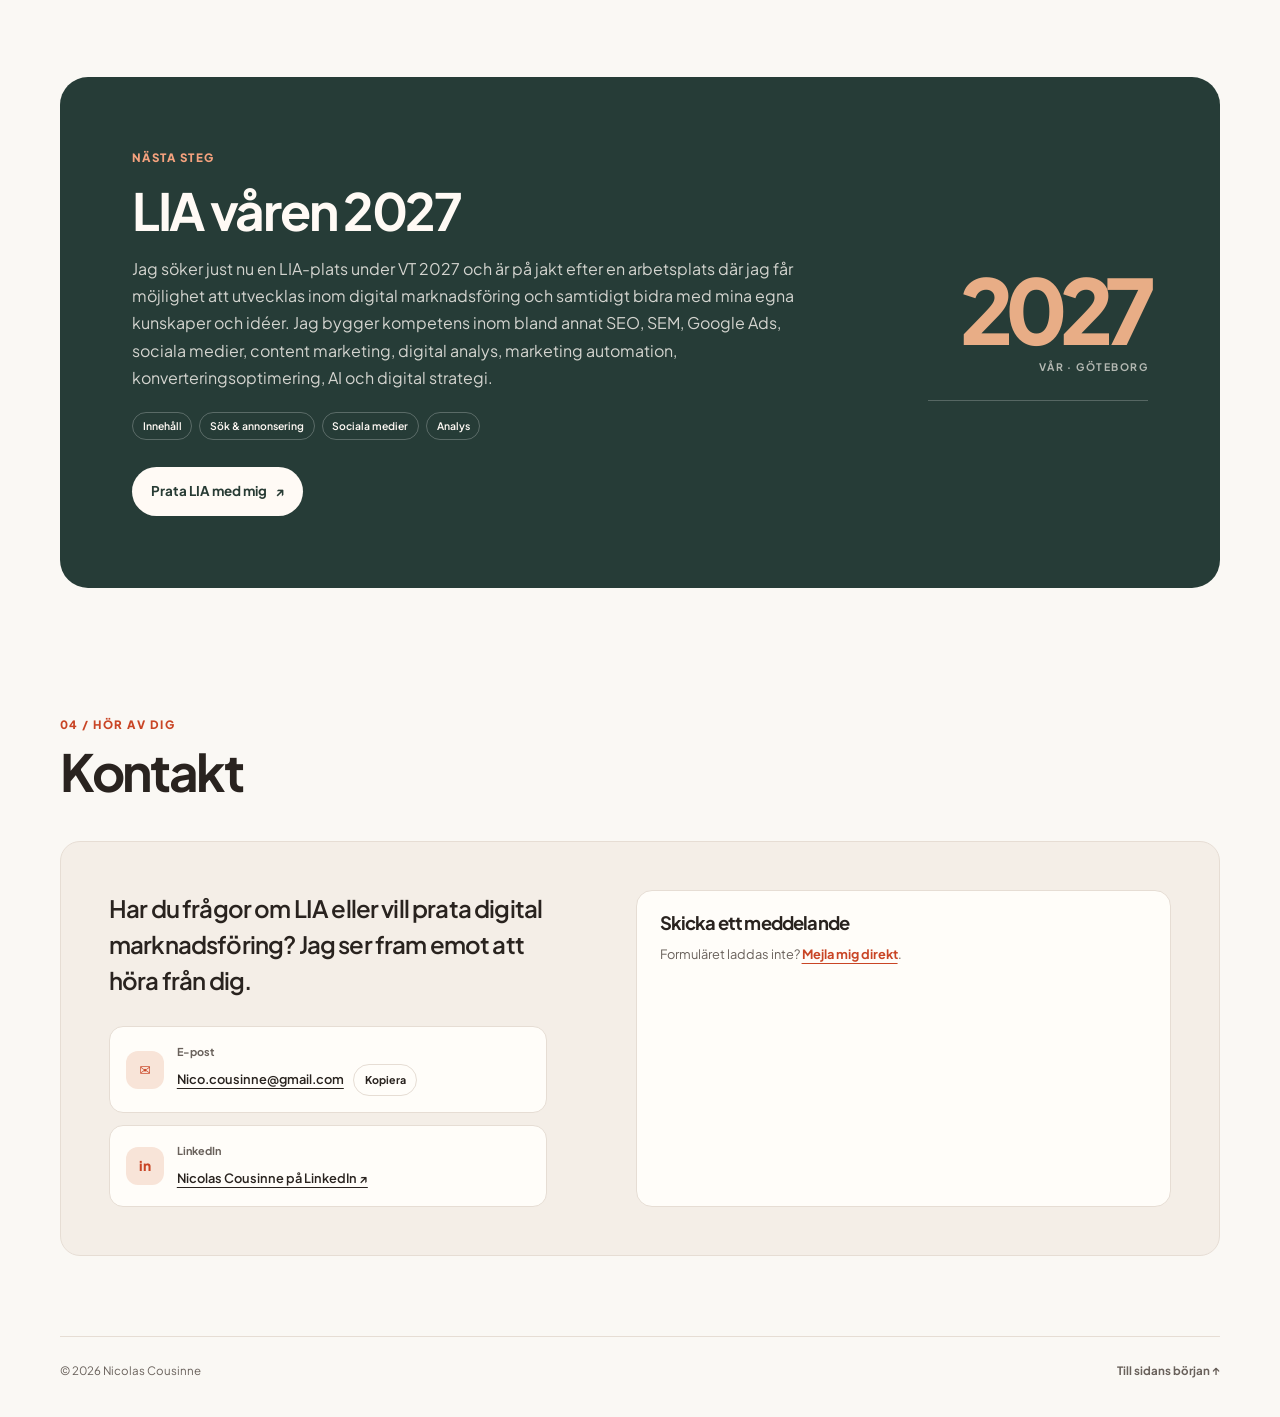
==== commit 9b3f6006: "Restore previous website font" ====
--- a/IHM Nicolas Cousinne/index.html
+++ b/IHM Nicolas Cousinne/index.html
@@ -15,7 +15,7 @@
     <title>Nicolas Cousinne | Digital Marketing Specialist-student i Göteborg</title>
     <link rel="preconnect" href="https://fonts.googleapis.com">
     <link rel="preconnect" href="https://fonts.gstatic.com" crossorigin>
-    <link href="https://fonts.googleapis.com/css2?family=Host+Grotesk:wght@400;500;600;700;800;900&display=swap" rel="stylesheet">
+    <link href="https://fonts.googleapis.com/css2?family=Plus+Jakarta+Sans:wght@400;500;600;700;800&display=swap" rel="stylesheet">
     <link rel="stylesheet" href="style.css">
     <!-- Google Tag Manager -->
     <script>(function(w,d,s,l,i){w[l]=w[l]||[];w[l].push({'gtm.start':new Date().getTime(),event:'gtm.js'});var f=d.getElementsByTagName(s)[0],j=d.createElement(s),dl=l!='dataLayer'?'&l='+l:'';j.async=true;j.src='https://www.googletagmanager.com/gtm.js?id='+i+dl;f.parentNode.insertBefore(j,f);})(window,document,'script','dataLayer','GTM-KZBJGVN3');</script>
--- a/IHM Nicolas Cousinne/style.css
+++ b/IHM Nicolas Cousinne/style.css
@@ -249,187 +249,3 @@
     .project-card,.project-card:hover,.project-card:focus-within { transform:none; }
     .project-card::before,.project-image-cta { transition:none; }
 }
-
-/* Neo-brutalist press-sheet art direction; existing content and interactions stay intact. */
-:root {
-    color-scheme: light;
-    --text:#000;
-    --muted:#29231f;
-    --paper:#fff5d6;
-    --surface:#fff;
-    --surface-warm:#d4bdff;
-    --line:#000;
-    --orange:#ffed00;
-    --orange-dark:#000;
-    --orange-pale:#ffed00;
-    --green:#000;
-    --shadow:6px 6px 0 #000;
-    --font:"NeoBrutalismHost", "Host Grotesk", sans-serif;
-    --radius:0;
-    --max:1160px;
-    --dp-color-ground:#fff5d6;
-    --dp-color-ink:#000;
-    --dp-color-emphasis:#ffed00;
-    --dp-color-signal:#ff4332;
-    --dp-color-field:#d4bdff;
-    --dp-color-contrast:#fff;
-}
-@font-face {
-    font-family:"NeoBrutalismHost";
-    src:local("Host Grotesk");
-    font-display:swap;
-}
-body { color:var(--text); background:var(--paper); font-size:17px; line-height:1.65; }
-body.morkt {
-    color-scheme:dark;
-    --text:#fff;
-    --muted:#f0e8d7;
-    --paper:#17131a;
-    --surface:#24202a;
-    --surface-warm:#49376d;
-    --line:#fff;
-    --orange:#ffed00;
-    --orange-dark:#ffed00;
-    --orange-pale:#49376d;
-    --green:#ff4332;
-    --shadow:6px 6px 0 #000;
-}
-.ambient-bg { display:none; }
-html { scroll-behavior:auto; }
-h1,h2,h3 { color:var(--text); font-weight:900; letter-spacing:-.065em; }
-h2 { font-size:clamp(2.2rem,5vw,4.2rem); text-transform:uppercase; }
-p { color:var(--muted); }
-::selection { color:#000; background:#ffed00; }
-.sidhuvud { border-bottom:3px solid #000; background:var(--paper); backdrop-filter:none; }
-body.morkt .sidhuvud { border-color:#fff; }
-.sidhuvud-container { min-height:82px; }
-.namn { font-size:1.2rem; font-weight:900; text-transform:uppercase; }
-.roll { color:var(--muted); font-size:.72rem; font-weight:700; }
-.nav-lankar a { color:var(--text); font-size:.8rem; font-weight:800; text-transform:uppercase; }
-.nav-lankar a:hover,.nav-lankar a:focus-visible { color:#ff4332; }
-.tema-knapp,.sidhuvud-cta,.knapp,.kopiera-knapp {
-    border:3px solid #000; border-radius:0; box-shadow:4px 4px 0 #000;
-    color:#000; background:#ffed00; font-weight:800; transition:transform 0s,box-shadow 0s,background-color 0s,color 0s;
-}
-body.morkt .tema-knapp,body.morkt .sidhuvud-cta,body.morkt .knapp,body.morkt .kopiera-knapp { border-color:#fff; box-shadow:4px 4px 0 #000; color:#000; }
-.tema-knapp { padding:.55rem .75rem; font-size:.76rem; }
-.sidhuvud-cta { padding:.6rem .9rem; }
-.tema-knapp:hover,.knapp:hover,.sidhuvud-cta:hover,.kopiera-knapp:hover { transform:translate(2px,2px); box-shadow:2px 2px 0 #000; background:#ff4332; color:#000; }
-.skip-link { border:3px solid #000; border-radius:0; box-shadow:4px 4px 0 #000; }
-.scroll-progress { height:5px; }
-.scroll-progress span { background:#ff4332; }
-main { overflow:hidden; }
-.hero {
-    width:min(var(--max),calc(100% - 3rem)); min-height:620px; margin:2rem auto 0; padding:clamp(2rem,6vw,5rem);
-    overflow:visible; border:4px solid #000; border-radius:0; color:#000; background:#ffed00; box-shadow:9px 9px 0 #000;
-}
-.hero::before { right:38%; bottom:-18%; width:240px; height:240px; border:4px solid #000; border-radius:0; transform:rotate(12deg); }
-.hero-copy { width:62%; max-width:700px; }
-.hero .eyebrow { width:fit-content; margin-bottom:1.3rem; padding:.5rem .7rem; border:3px solid #000; color:#000; background:#fff; font-size:.75rem; font-weight:900; }
-.status-dot { border:2px solid #000; border-radius:0; background:#ff4332; box-shadow:none; }
-.hero h1 { max-width:10ch; margin-bottom:1.35rem; font-size:clamp(3.4rem,7.2vw,6.7rem); line-height:.88; text-transform:uppercase; text-wrap:balance; }
-.hero-intro { max-width:49ch; color:#000; font-size:1.03rem; font-weight:700; line-height:1.6; }
-.hero-actions { gap:1.2rem; }
-.hero .knapp { color:#000; background:#fff; }
-.hero .knapp:hover { background:#ff4332; }
-.textlank { padding:.55rem .2rem; color:#000; font-weight:900; text-decoration:underline; text-decoration-thickness:2px; }
-.textlank:hover { color:#ff4332; }
-.hero-meta { margin-top:2.3rem; color:#000; font-size:.76rem; font-weight:800; }
-.hero-meta span+span::before { border:1px solid #000; border-radius:0; background:#ff4332; }
-.hero-portratt { top:8%; right:3%; bottom:auto; width:33%; height:84%; overflow:visible; border:4px solid #000; background:#fff; box-shadow:8px 8px 0 #000; transform:rotate(2deg); }
-.hero-portratt img { height:100%; object-position:center 30%; transform:none; }
-.hero-portratt figcaption { right:-14px; bottom:1rem; border:3px solid #000; border-radius:0; color:#000; background:#fff; box-shadow:4px 4px 0 #000; backdrop-filter:none; }
-.hero-portratt figcaption small { color:#29231f; }
-.portrait-mark { border:2px solid #000; border-radius:0; background:#ff4332; font-weight:900; }
-.hero-ornament { z-index:2; top:auto; right:30%; bottom:6%; color:#000; font-size:clamp(2rem,5vw,4rem); }
-.section { padding:clamp(4.5rem,9vw,7rem) 0; }
-.section-heading { margin-bottom:2rem; }
-.eyebrow { color:#000; font-size:.75rem; letter-spacing:.1em; font-weight:900; }
-.section-heading .eyebrow { display:inline-block; padding:.25rem .45rem; border:2px solid #000; background:#ffed00; }
-.om-innehall { padding:1.5rem; border:4px solid #000; background:#fff; box-shadow:6px 6px 0 #000; }
-.lead { color:var(--text); font-size:clamp(1.25rem,2.3vw,1.75rem); font-weight:800; }
-.education-card,.skill-group,.project-card,.kontakt-container,.kontakt-metod-kort,.kontakt-formular-yta {
-    border:3px solid #000; border-radius:0; background:var(--surface); box-shadow:6px 6px 0 #000;
-}
-.education-card { padding:clamp(1.5rem,4vw,2.5rem); }
-.education-icon { width:52px; height:52px; border:3px solid #000; border-radius:0; color:#000; background:#d4bdff; font-weight:900; }
-.education-date,.education-school { color:var(--text); font-weight:800; }
-.education-card h3 { font-size:clamp(1.5rem,3vw,2.2rem); text-transform:uppercase; }
-.skills-grid { gap:18px; }
-.skill-group { min-height:300px; padding:1.35rem; }
-.skill-group-worked { background:#ffed00; }
-.skill-label { font-size:.72rem; font-weight:900; }
-.skill-label span { display:grid; width:28px; height:28px; place-items:center; border:2px solid #000; color:#000; background:#ff4332; }
-.skill-group h3 { font-size:1.3rem; text-transform:uppercase; }
-.tag-list span,.project-tags span,.lia-topics span { padding:.35rem .6rem; border:2px solid #000; border-radius:0; color:var(--text); background:#fff; font-size:.72rem; font-weight:800; }
-.skills-footnote { border-left:4px solid #ff4332; padding-left:.75rem; font-weight:700; }
-.project-grid { gap:24px; }
-.project-card { overflow:hidden; transform:none; transition:none; }
-.project-card::before { display:none; }
-.project-card:hover,.project-card:focus-within { border-color:#000; box-shadow:9px 9px 0 #000; transform:translate(-2px,-2px); }
-.project-featured { grid-template-columns:1.05fr .95fr; }
-.project-image { border-right:3px solid #000; background:#d4bdff; }
-.project-featured .project-image img { min-height:430px; }
-.project-card:hover .project-image img,.project-card:focus-within .project-image img { transform:none; }
-.project-image-cta { right:.8rem; bottom:.8rem; padding:.65rem .8rem; border:3px solid #000; border-radius:0; color:#000; background:#ffed00; box-shadow:4px 4px 0 #000; opacity:1; transform:none; backdrop-filter:none; }
-.image-index { top:.8rem; left:.8rem; width:38px; height:38px; border:3px solid #000; border-radius:0; color:#000; background:#ffed00; font-weight:900; backdrop-filter:none; }
-.project-copy { padding:clamp(1.25rem,3vw,2rem); }
-.project-type { display:inline-block; padding:.25rem .4rem; border:2px solid #000; color:#000; background:#ff4332; font-weight:900; }
-.project-copy h3 { font-size:clamp(1.35rem,2.5vw,2rem); text-transform:uppercase; }
-.project-details { border-top:3px solid #000; }
-.project-details summary { color:#000; font-weight:900; }
-.project-details summary::marker { color:#ff4332; }
-.lia-section { grid-template-columns:minmax(0,1fr) minmax(180px,.42fr); border:4px solid #000; border-radius:0; color:#000; background:#d4bdff; box-shadow:8px 8px 0 #000; }
-.lia-section .eyebrow { color:#000; }
-.lia-section h2 { color:#000; }
-.lia-section p:not(.eyebrow) { color:#000; font-weight:700; }
-.lia-topics span { background:#fff; }
-.knapp-light,.knapp-light:hover { color:#000; background:#ffed00; }
-.lia-aside { color:#000; }
-.lia-aside span:first-child { font-weight:900; }
-.lia-aside span:nth-child(2) { color:#000; }
-.lia-line { height:4px; background:#000; }
-.kontakt-container { gap:24px; background:#ffed00; }
-.kontakt-metod-kort { box-shadow:4px 4px 0 #000; }
-.kontakt-metod-ikon { width:42px; height:42px; border:2px solid #000; border-radius:0; color:#000; background:#d4bdff; }
-.kontakt-metod-titel { color:var(--muted); font-weight:900; }
-.kontakt-metod-detalj a { color:var(--text); font-weight:800; }
-.kopiera-knapp { padding:.4rem .65rem; }
-.kontakt-formular-yta { box-shadow:4px 4px 0 #000; }
-.kontakt-formular-yta h3 { font-size:1.3rem; text-transform:uppercase; }
-.form-fallback a { color:#000; font-weight:900; }
-footer { border-top:4px solid #000; }
-footer p,footer a { color:var(--text); font-size:.78rem; font-weight:800; }
-:focus-visible { outline:3px solid #ff4332; outline-offset:4px; }
-.reveal-on-scroll,.reveal-on-scroll.is-visible { opacity:1; transform:none; transition:none; }
-@media (max-width:1050px) {
-    .hero { min-height:570px; padding:clamp(2rem,5vw,3.5rem); }
-    .hero-copy { width:60%; }
-    .hero-portratt { right:3%; width:35%; }
-    .skills-grid { gap:18px; }
-}
-@media (max-width:720px) {
-    .hero { min-height:0; margin-top:1rem; padding:2rem 1.5rem 1.5rem; }
-    .hero-copy { width:100%; }
-    .hero h1 { max-width:12ch; font-size:clamp(2.7rem,11vw,4.6rem); }
-    .hero-portratt { position:relative; inset:auto; width:min(82%,300px); height:390px; margin:2rem auto .5rem; transform:rotate(1deg); }
-    .hero-ornament { right:5%; bottom:23%; font-size:2.7rem; }
-    .section { padding:4.5rem 0; }
-    .section-heading-wide { display:block; }
-    .section-intro { margin-top:1rem; }
-    .skills-grid,.project-grid { grid-template-columns:1fr; }
-    .skill-group { min-height:0; }
-    .skill-group>p:not(.skill-label) { min-height:0; }
-    .project-featured { grid-column:auto; display:block; }
-    .project-image { border-right:0; border-bottom:3px solid #000; }
-    .project-featured .project-image img,.project-image img { height:clamp(210px,58vw,330px); min-height:0; }
-    .lia-section { grid-template-columns:1fr; gap:1.5rem; padding:2rem 1.5rem; }
-    .lia-aside { align-items:flex-start; }
-    .lia-line { max-width:100%; }
-    .kontakt-container { grid-template-columns:1fr; padding:1.2rem; }
-}
-@media (max-width:380px) {
-    .hero { width:calc(100% - 1.25rem); padding-inline:1.1rem; }
-    .hero h1 { font-size:2.55rem; }
-    .section,.lia-section,footer { width:calc(100% - 1.5rem); }
-}
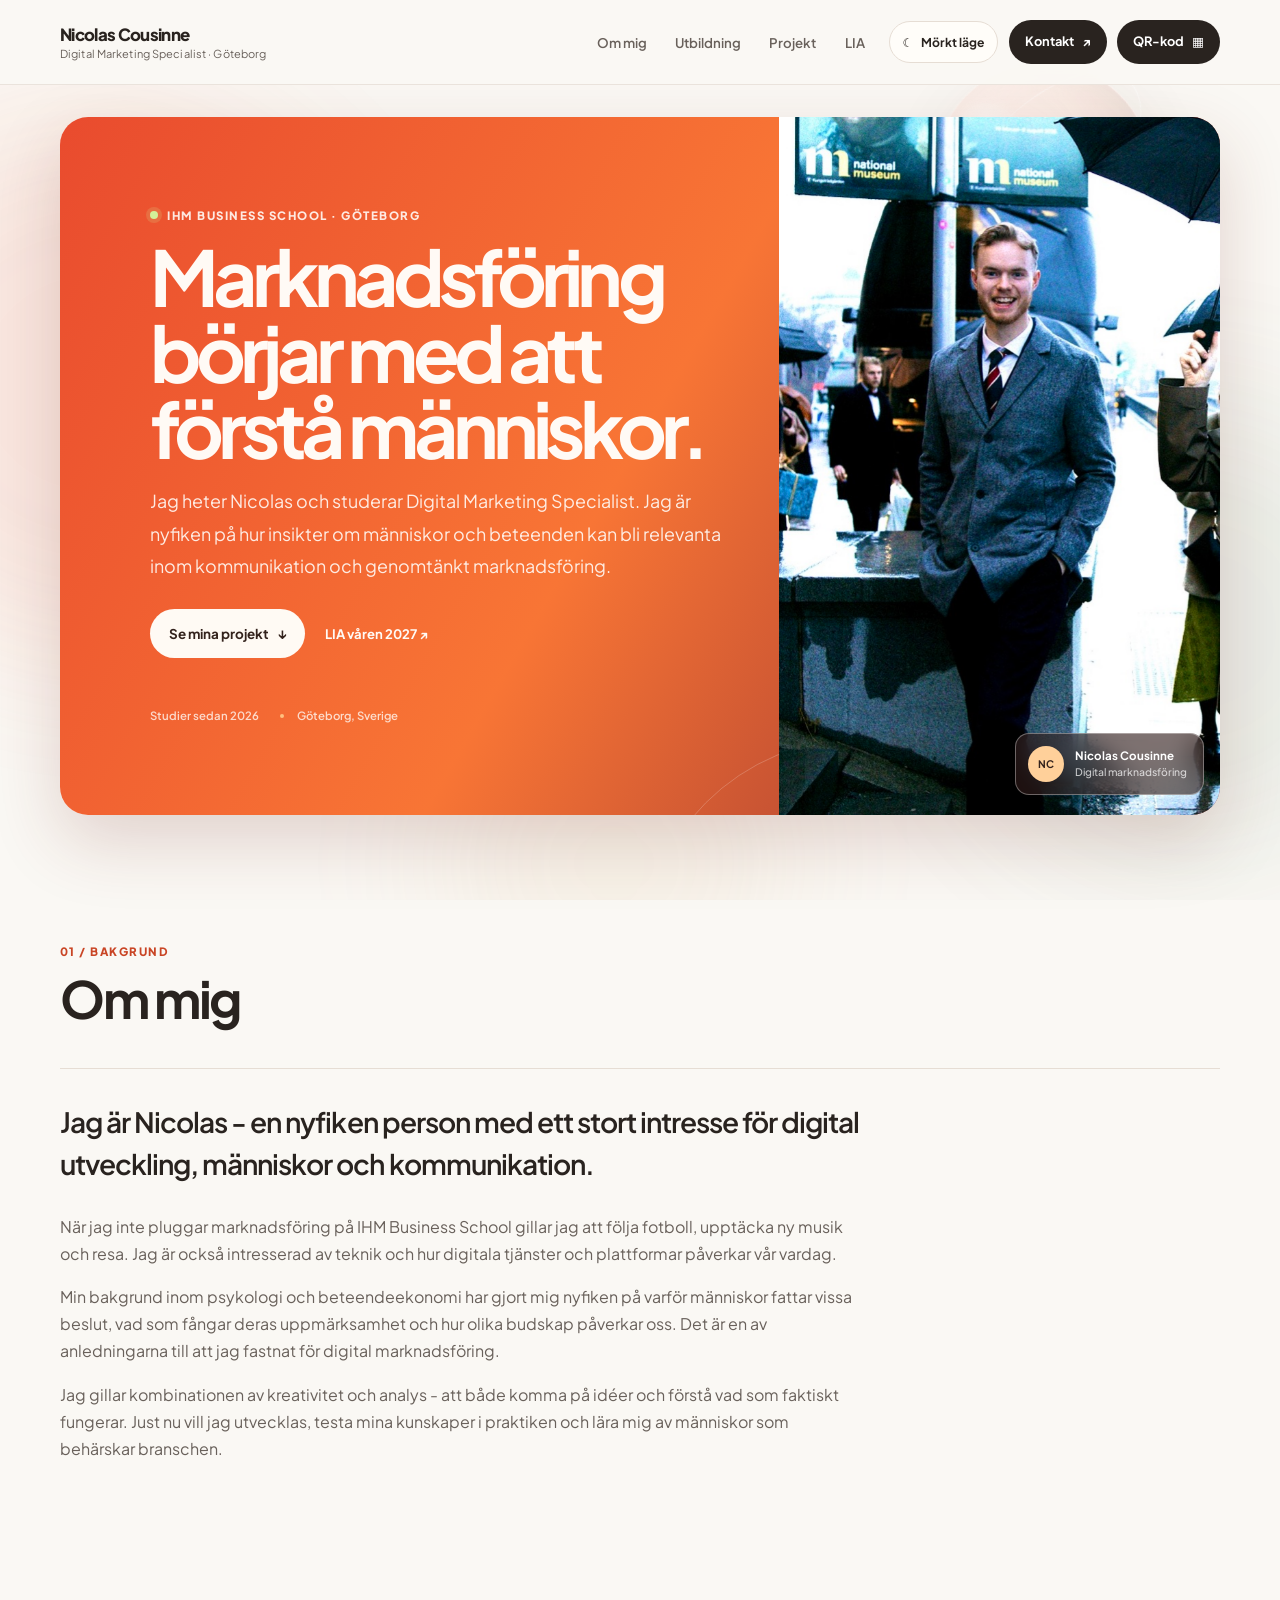
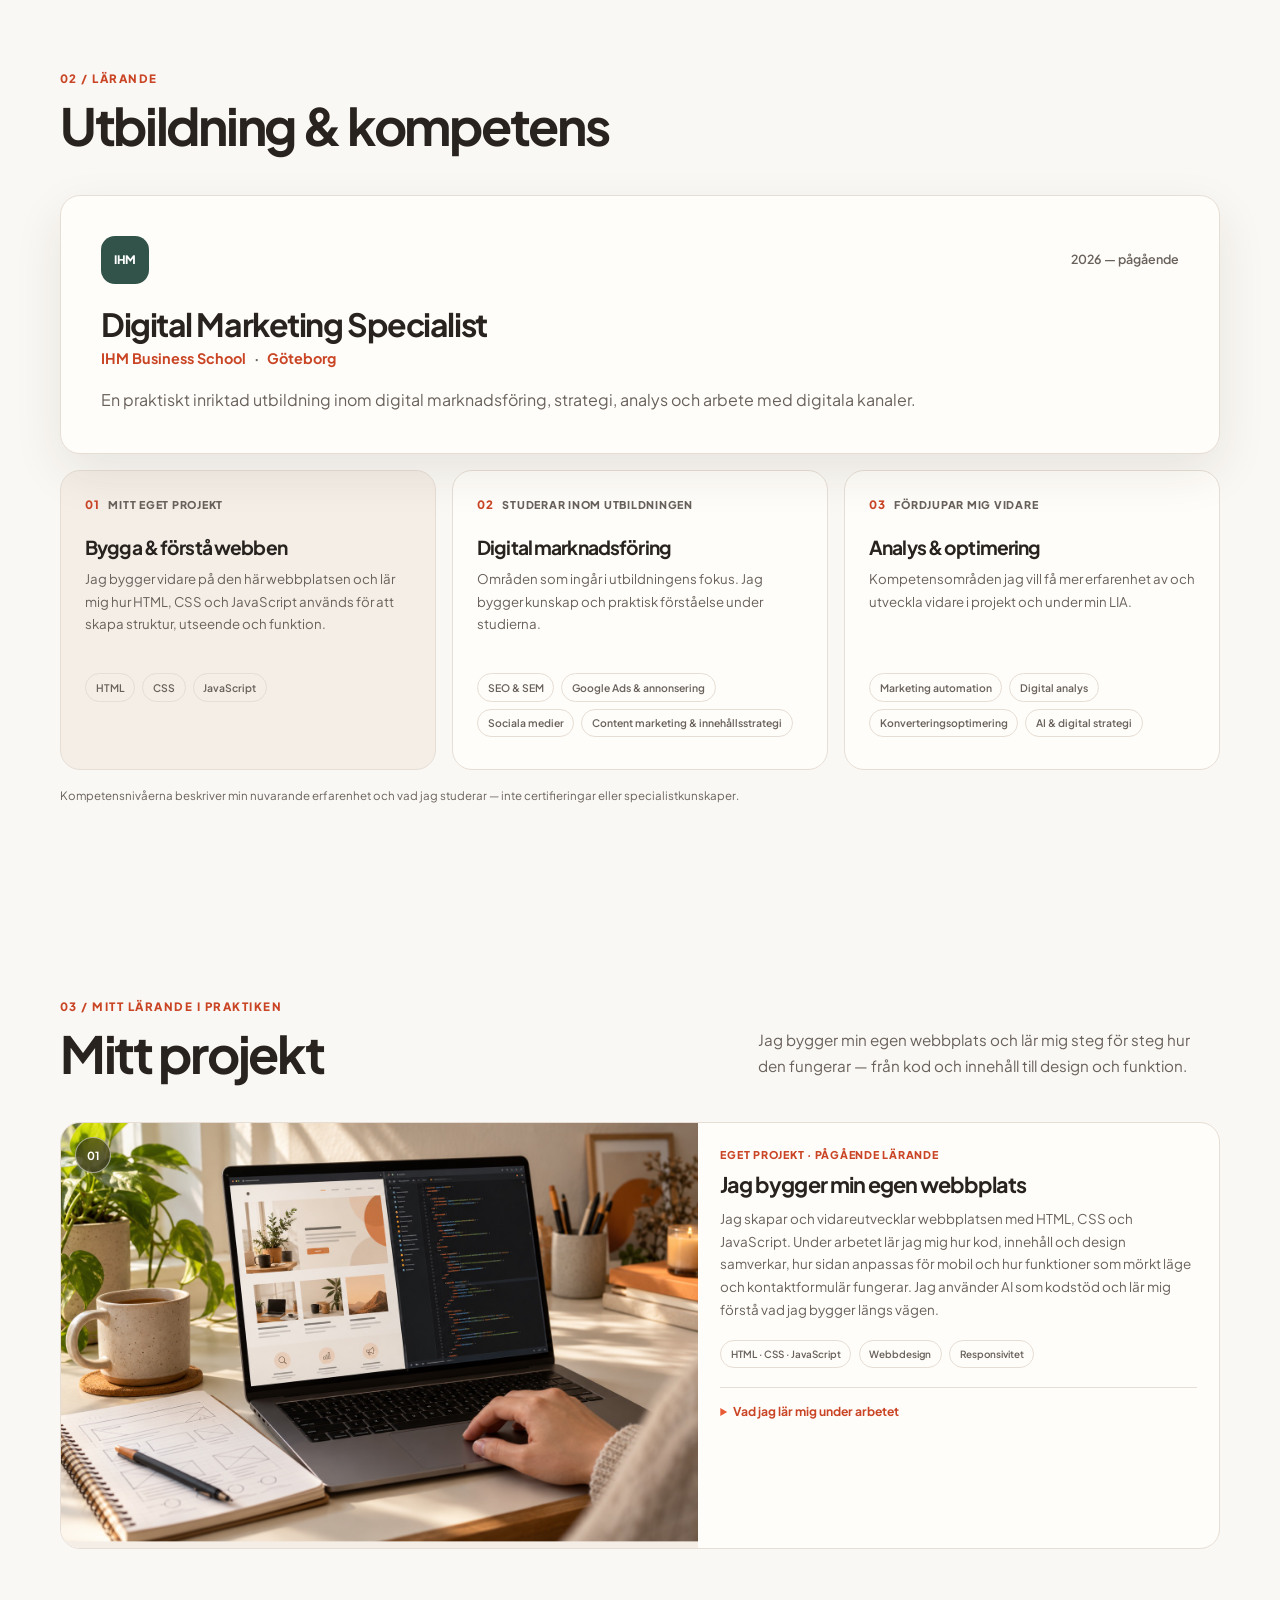
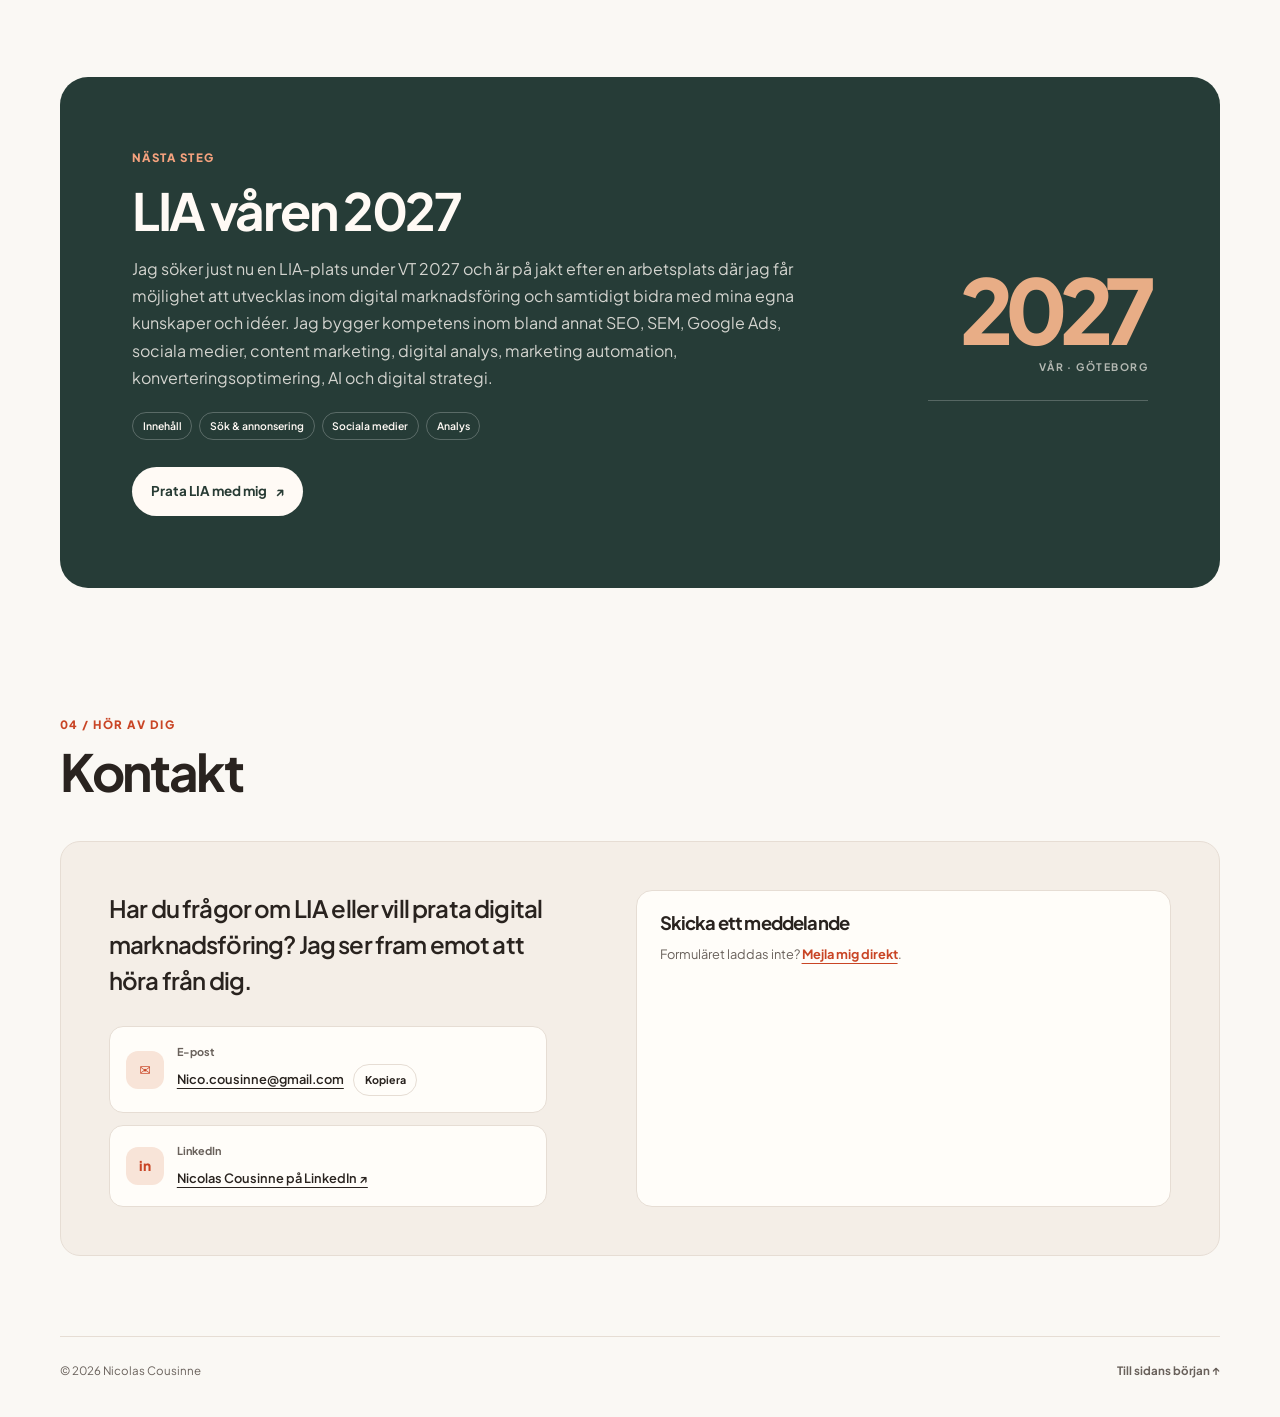
==== commit 5a6b454e: "Add shareable website QR code" ====
--- a/IHM Nicolas Cousinne/index.html
+++ b/IHM Nicolas Cousinne/index.html
@@ -48,9 +48,17 @@
             <div class="sidhuvud-actions">
                 <button id="tema" class="tema-knapp" type="button" aria-label="Växla till mörkt läge" aria-pressed="false">☾ <span>Mörkt läge</span></button>
                 <a href="#kontakt" class="sidhuvud-cta">Kontakt <span aria-hidden="true">↗</span></a>
+                <button class="sidhuvud-cta qr-knapp" type="button" aria-haspopup="dialog" aria-controls="qr-dialog" id="visa-qr">QR-kod <span aria-hidden="true">▦</span></button>
             </div>
         </div>
     </header>
+
+    <dialog class="qr-dialog" id="qr-dialog" aria-labelledby="qr-rubrik">
+        <div class="qr-dialog-header"><div><p class="eyebrow">Dela min webbplats</p><h2 id="qr-rubrik">Skanna QR-koden</h2></div><button class="qr-stang" type="button" aria-label="Stäng QR-koden" id="stang-qr">×</button></div>
+        <p>Rikta kameran mot koden för att besöka min hemsida.</p>
+        <img src="img/qr-hemsida.png" alt="QR-kod till Nicolas Cousinnes hemsida" width="540" height="540">
+        <a class="qr-url" href="https://nicolascousinne.vercel.app/" target="_blank" rel="noopener noreferrer">nicolascousinne.vercel.app ↗</a>
+    </dialog>
 
     <main id="innehall">
         <section class="hero" id="toppen" aria-labelledby="hero-rubrik">
